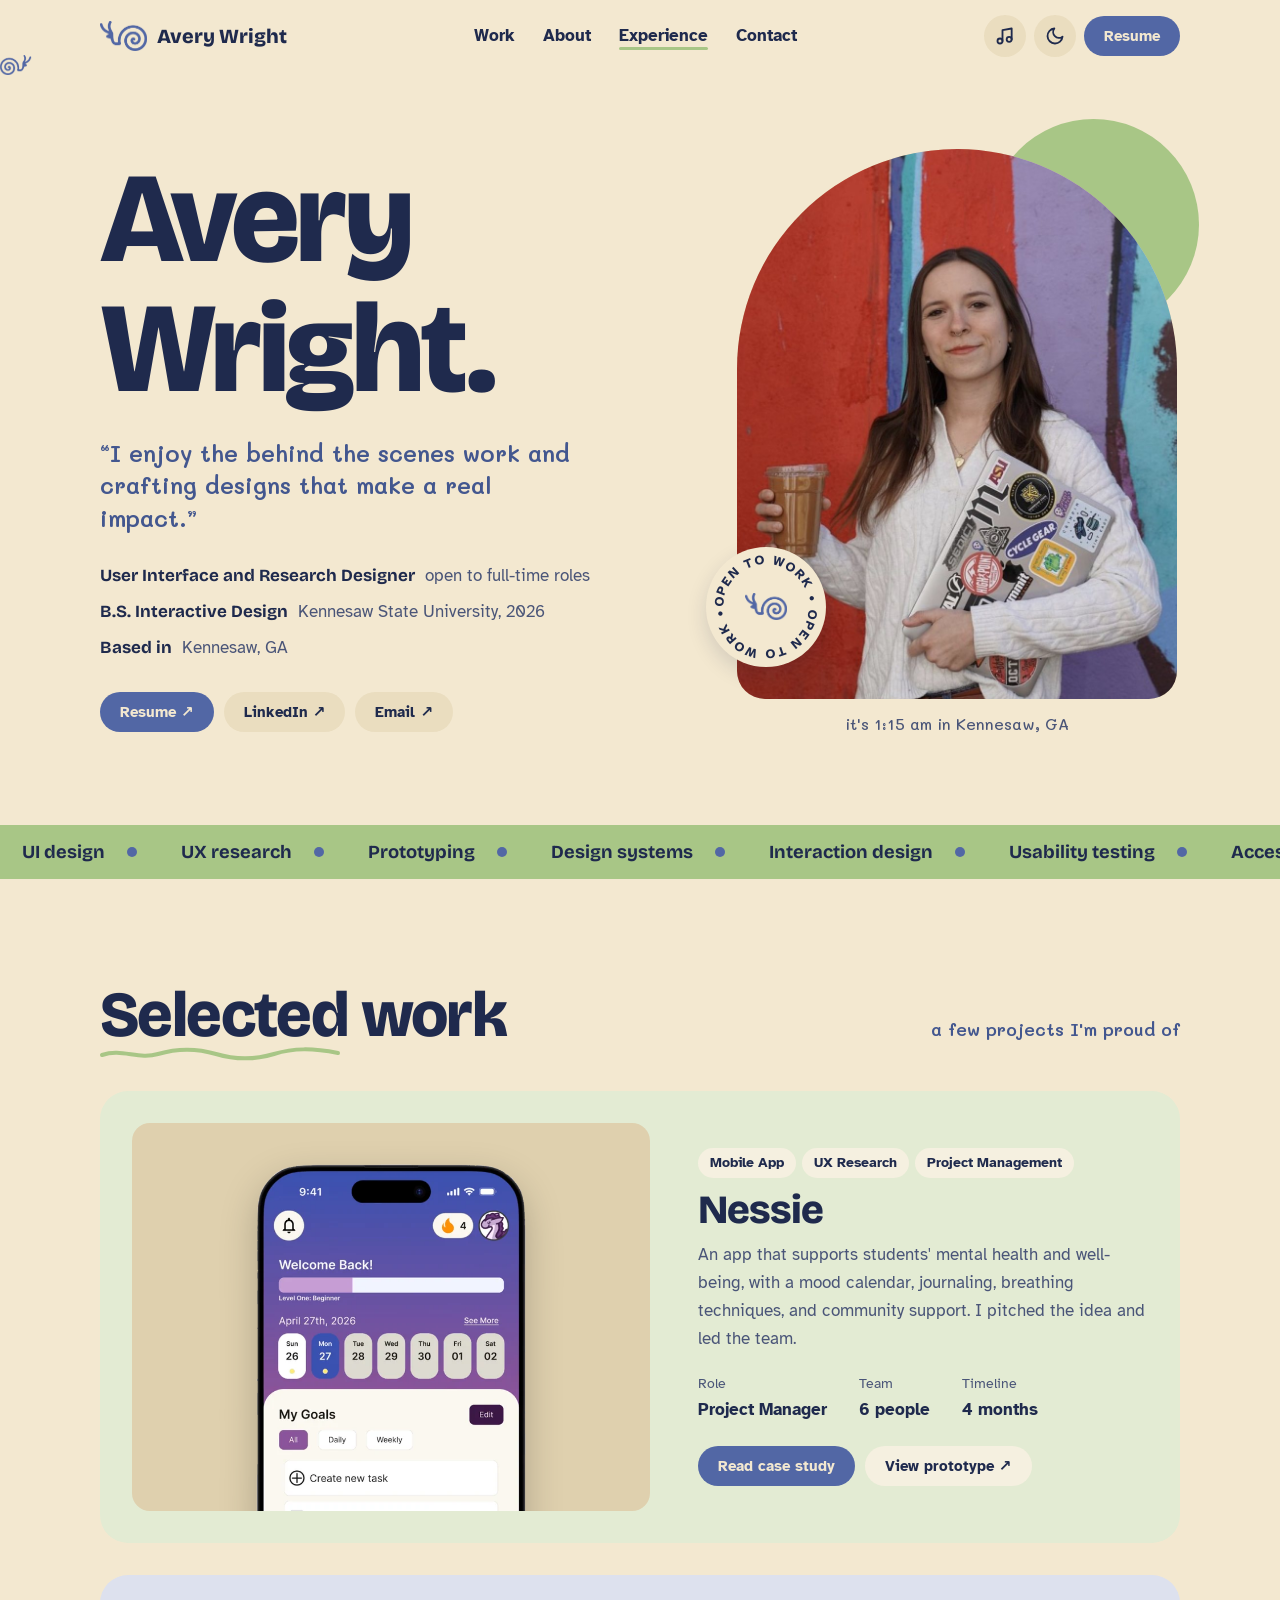
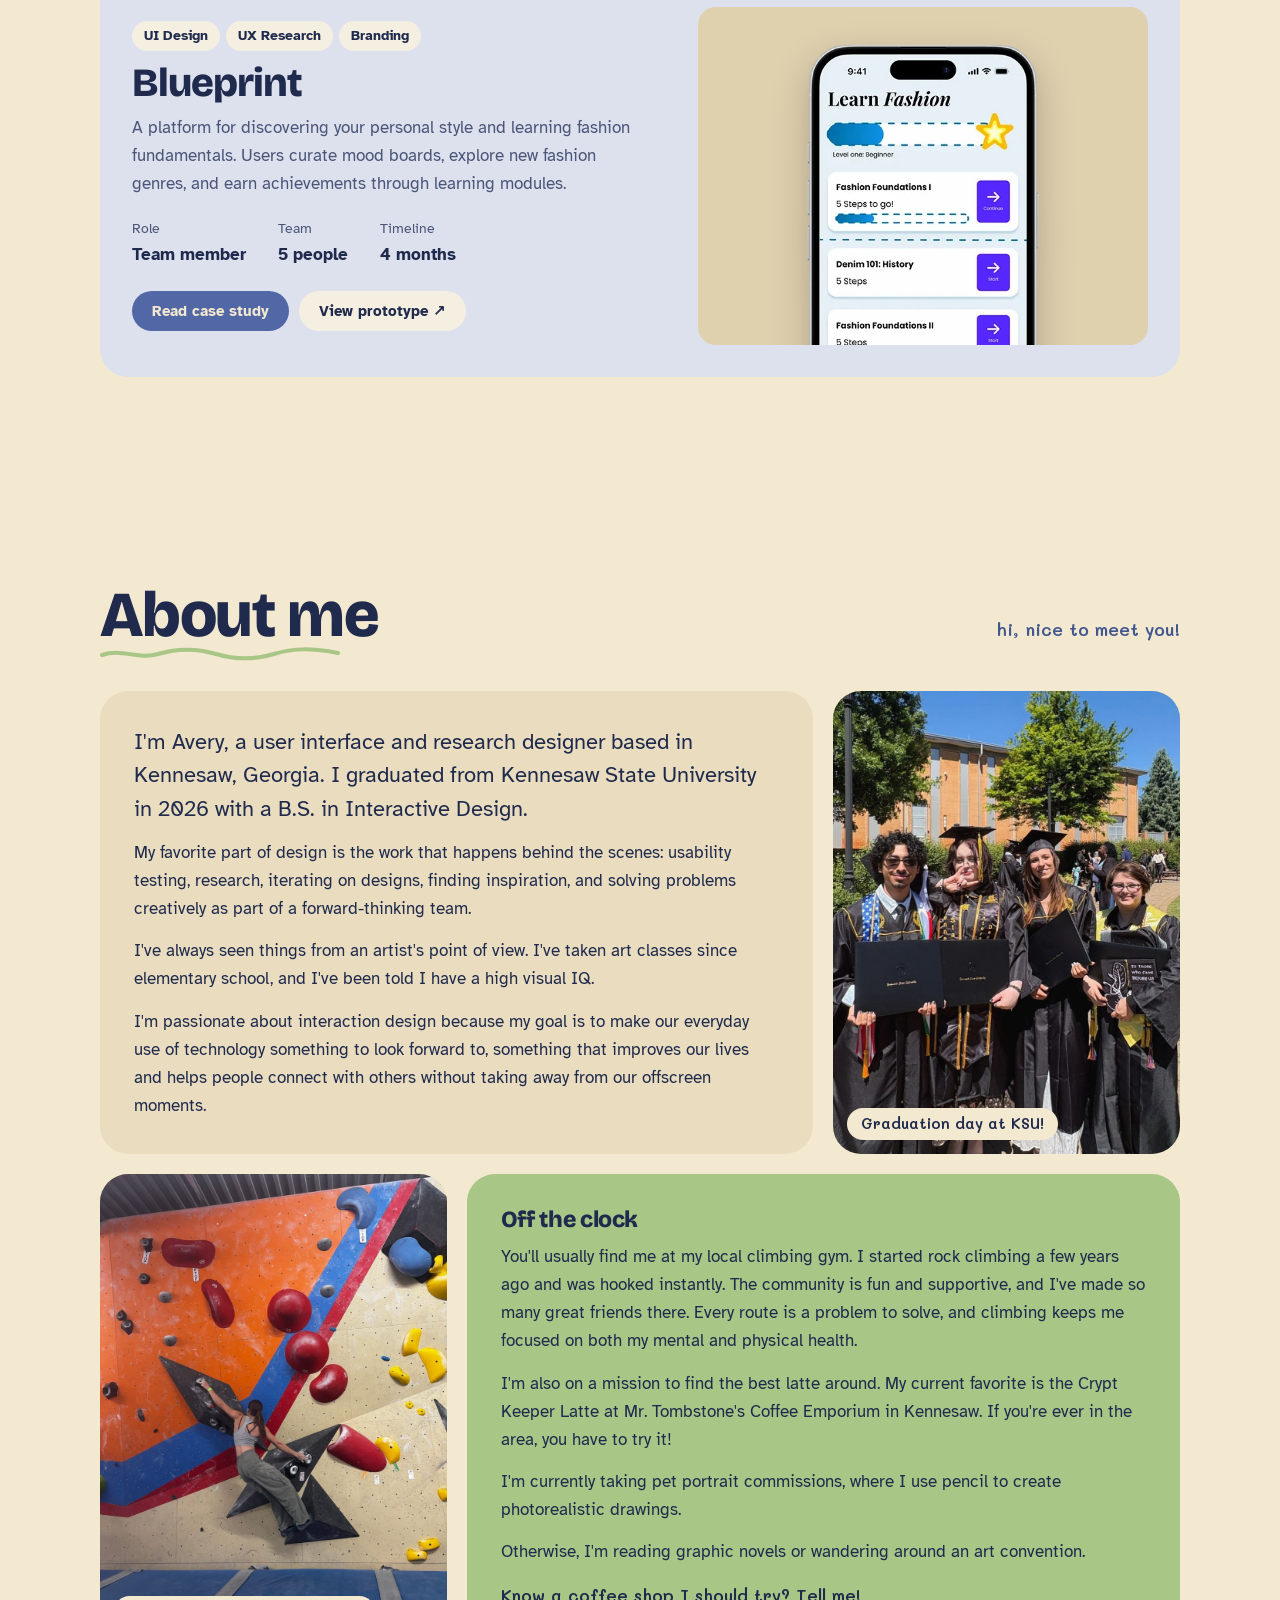
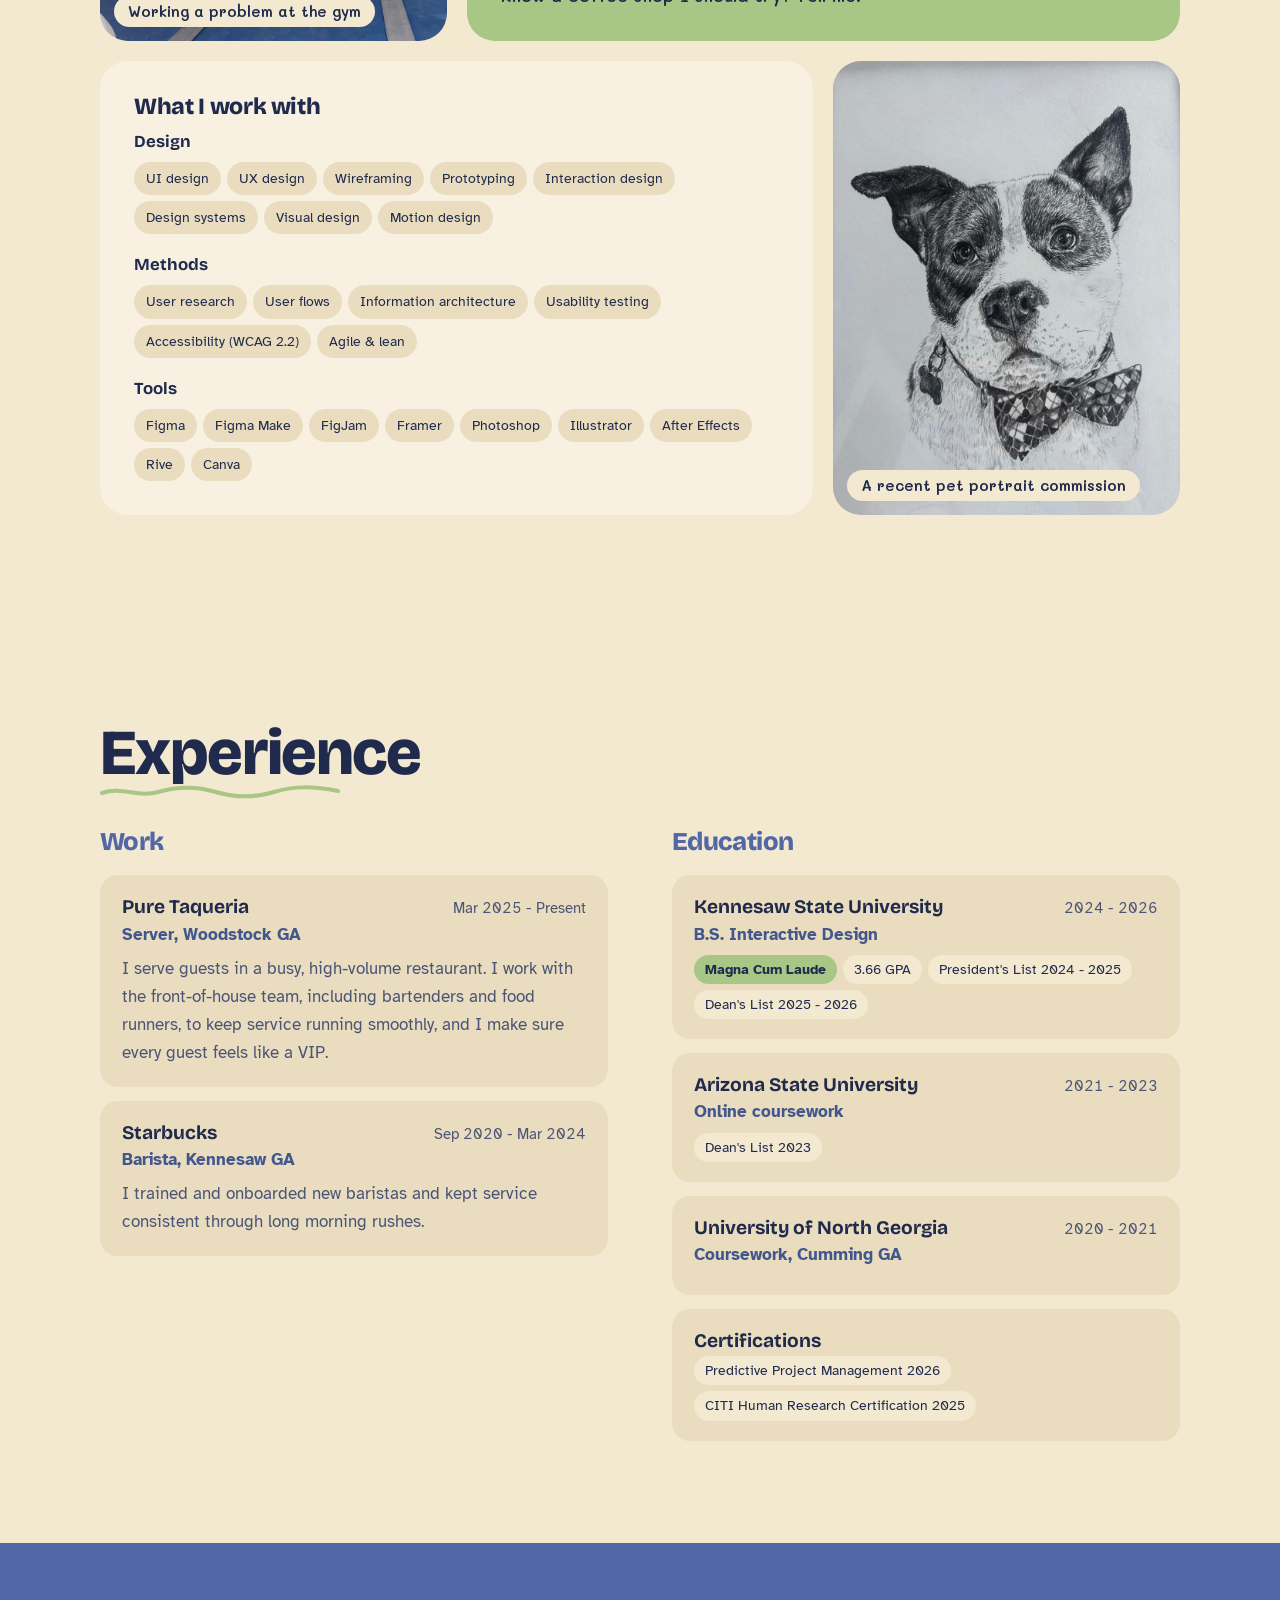
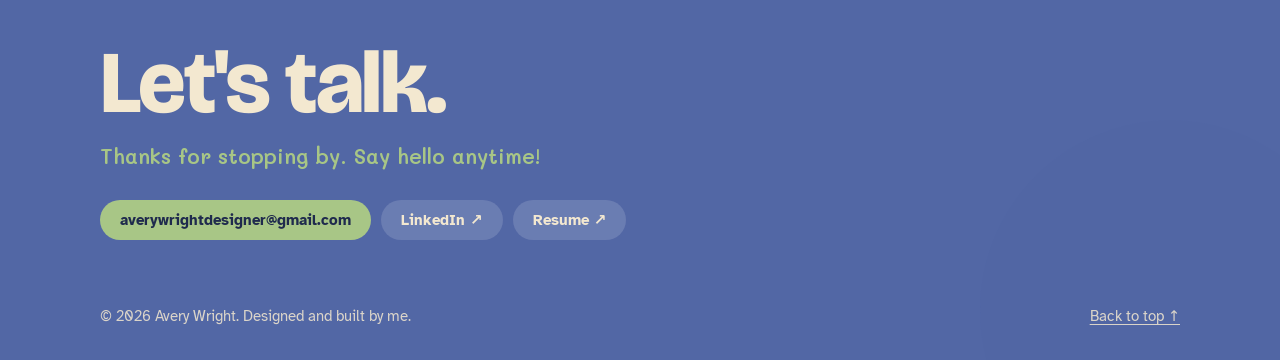
==== index.html @ 01b43c8c "Add snail scroll progress, squiggle underlines, open to work badge; switch to blueberry, matcha and " ====
<!doctype html>
<html lang="en">
<head>
  <meta charset="utf-8">
  <meta name="viewport" content="width=device-width, initial-scale=1">
  <title>Avery Wright | User Interface and Research Designer</title>
  <meta name="description" content="Portfolio of Avery Wright, user interface and research designer in Kennesaw, GA. B.S. Interactive Design, Kennesaw State University.">
  <link rel="icon" href="favicon-32.png" type="image/png" sizes="32x32">
  <link rel="icon" href="favicon-192.png" type="image/png" sizes="192x192">
  <link rel="apple-touch-icon" href="apple-touch-icon.png">

  <!-- Set day/night before the page paints, so there's no flash -->
  <script>
    (function () {
      var saved = null;
      try { saved = localStorage.getItem("theme"); } catch (e) {}
      var dark = saved ? saved === "dark" : window.matchMedia("(prefers-color-scheme: dark)").matches;
      document.documentElement.setAttribute("data-theme", dark ? "dark" : "light");
      document.documentElement.classList.add("js");
    })();
  </script>

  <!-- Fonts: Bricolage Grotesque (headings), Atkinson Hyperlegible (body), Mali (rounded handwritten notes) -->
  <link rel="preconnect" href="https://fonts.googleapis.com">
  <link rel="preconnect" href="https://fonts.gstatic.com" crossorigin>
  <link href="https://fonts.googleapis.com/css2?family=Atkinson+Hyperlegible:ital,wght@0,400;0,700;1,400&family=Bricolage+Grotesque:opsz,wght@12..96,500;12..96,700;12..96,800&family=Mali:wght@500;600;700&display=swap" rel="stylesheet">

  <link rel="stylesheet" href="styles.css">
</head>
<body>
  <a class="skip" href="#work">Skip to work</a>

  <!-- ===================== HEADER ===================== -->
  <header class="nav">
    <div class="wrap">
      <a class="logo" href="#top">
        <img class="logo-snail" src="images/snail.png" width="64" height="41" alt="">Avery Wright</a>
      <nav aria-label="Main">
        <ul>
          <li><a href="#work">Work</a></li>
          <li><a href="#about">About</a></li>
          <li><a href="#experience">Experience</a></li>
          <li><a href="#contact">Contact</a></li>
        </ul>
      </nav>
      <div class="nav-right">
        <button class="icon-btn" id="musicBtn" aria-pressed="false" aria-label="Play music" title="Play music">
          <svg class="i-note" viewBox="0 0 24 24" fill="none" stroke="currentColor" stroke-width="2.2" stroke-linecap="round" stroke-linejoin="round" aria-hidden="true"><path d="M9 18V5l11-2v13"/><circle cx="6" cy="18" r="3"/><circle cx="17" cy="16" r="3"/></svg>
          <span class="eq" aria-hidden="true"><i></i><i></i><i></i></span>
        </button>
        <button class="icon-btn" id="themeBtn" aria-label="Switch to night mode" title="Switch to night mode">
          <svg class="i-moon" viewBox="0 0 24 24" fill="none" stroke="currentColor" stroke-width="2.2" stroke-linecap="round" stroke-linejoin="round" aria-hidden="true"><path d="M21 12.8A9 9 0 1 1 11.2 3a7 7 0 0 0 9.8 9.8z"/></svg>
          <svg class="i-sun" viewBox="0 0 24 24" fill="none" stroke="currentColor" stroke-width="2.2" stroke-linecap="round" aria-hidden="true"><circle cx="12" cy="12" r="4.5"/><path d="M12 2v2M12 20v2M4.9 4.9l1.4 1.4M17.7 17.7l1.4 1.4M2 12h2M20 12h2M4.9 19.1l1.4-1.4M17.7 6.3l1.4-1.4"/></svg>
        </button>
        <a class="btn primary" href="resume.pdf" target="_blank" rel="noopener">Resume</a>
      </div>
    </div>
  </header>

  <main id="top">
    <!-- ===================== HERO ===================== -->
    <section class="hero" aria-label="Introduction">
      <div class="wrap">
        <div>
          <h1 data-reveal>Avery<br><span class="last">Wright.</span></h1>
          <p class="hand quote" data-reveal style="--d:.12s">“I enjoy the behind the scenes work and crafting designs that make a real impact.”</p>
          <ul class="facts" data-reveal style="--d:.2s">
            <li><b>User Interface and Research Designer</b><span>open to full-time roles</span></li>
            <li><b>B.S. Interactive Design</b><span>Kennesaw State University, 2026</span></li>
            <li><b>Based in</b><span>Kennesaw, GA</span></li>
          </ul>
          <div class="quick-links" data-reveal style="--d:.28s">
            <a class="btn primary" href="resume.pdf" target="_blank" rel="noopener">Resume ↗</a>
            <a class="btn" href="https://www.linkedin.com/in/avery-wright-5a2067278" target="_blank" rel="noopener">LinkedIn ↗</a>
            <a class="btn" href="mailto:averywrightdesigner@gmail.com">Email ↗</a>
          </div>
        </div>

        <figure class="portrait" data-reveal style="--d:.15s">
          <span class="orb" aria-hidden="true"></span>
          <span class="badge" role="img" aria-label="Open to work">
            <svg viewBox="0 0 120 120" aria-hidden="true"><defs><path id="ring" d="M60 60 m-43 0 a43 43 0 1 1 86 0 a43 43 0 1 1 -86 0"/></defs><text><textPath href="#ring" textLength="268" lengthAdjust="spacing">OPEN TO WORK • OPEN TO WORK • </textPath></text></svg>
            <img src="images/snail.png" alt="">
          </span>
          <div class="arch">
            <img src="images/avery.jpg" width="900" height="1125" alt="Avery Wright smiling in front of a colorful mural, holding an iced coffee and a sticker-covered laptop">
          </div>
          <figcaption>it's <span id="clock">--:--</span> in Kennesaw, GA</figcaption>
        </figure>
      </div>
    </section>

    <!-- ===================== SKILLS TICKER ===================== -->
    <div class="ticker" aria-label="Skills: UI design, UX research, prototyping, design systems, interaction design, usability testing, accessibility (WCAG 2.2), motion design">
      <div class="ticker-track" aria-hidden="true">
        <span>UI design</span><span>UX research</span><span>Prototyping</span><span>Design systems</span><span>Interaction design</span><span>Usability testing</span><span>Accessibility (WCAG 2.2)</span><span>Motion design</span>
        <span>UI design</span><span>UX research</span><span>Prototyping</span><span>Design systems</span><span>Interaction design</span><span>Usability testing</span><span>Accessibility (WCAG 2.2)</span><span>Motion design</span>
      </div>
    </div>

    <!-- ===================== WORK ===================== -->
    <section id="work" aria-labelledby="work-title">
      <div class="wrap">
        <div class="sec-head" data-reveal>
          <h2 id="work-title">Selected work</h2>
          <span class="hand">a few projects I'm proud of</span>
        </div>

        <div class="projects">
          <!-- To add a project, copy an <article> block. Color options: t-1 (terracotta), t-2 (olive), t-3 (sunflower) -->
          <article class="project t-1" data-reveal>
            <a class="thumb device" href="nessie.html" aria-label="Nessie case study">
              <img src="images/nessie-phone.webp" width="474" height="1000" loading="lazy" alt="Nessie app home screen with goals and a weekly calendar">
            </a>
            <div>
              <div class="tags"><span class="tag">Mobile App</span><span class="tag">UX Research</span><span class="tag">Project Management</span></div>
              <h3>Nessie</h3>
              <p class="blurb">An app that supports students' mental health and well-being, with a mood calendar, journaling, breathing techniques, and community support. I pitched the idea and led the team.</p>
              <dl class="meta">
                <div><dt>Role</dt><dd>Project Manager</dd></div>
                <div><dt>Team</dt><dd>6 people</dd></div>
                <div><dt>Timeline</dt><dd>4 months</dd></div>
              </dl>
              <div class="actions"><a class="btn primary" href="nessie.html">Read case study</a><a class="btn" href="https://www.figma.com/proto/eqawU6hHpJHPZ652iqBj4l/Nessie-Design-File?node-id=629-868&amp;p=f&amp;t=WWakb9CqW24Vn0Jy-1&amp;scaling=scale-down&amp;content-scaling=fixed&amp;page-id=1%3A4&amp;starting-point-node-id=629%3A868&amp;show-proto-sidebar=1" target="_blank" rel="noopener">View prototype ↗</a></div>
            </div>
          </article>

          <article class="project t-2" data-reveal>
            <a class="thumb device" href="blueprint.html" aria-label="Blueprint case study">
              <img src="images/blueprint-phone.webp" width="344" height="694" loading="lazy" alt="Blueprint's Learn Fashion screen with lesson cards and a progress bar">
            </a>
            <div>
              <div class="tags"><span class="tag">UI Design</span><span class="tag">UX Research</span><span class="tag">Branding</span></div>
              <h3>Blueprint</h3>
              <p class="blurb">A platform for discovering your personal style and learning fashion fundamentals. Users curate mood boards, explore new fashion genres, and earn achievements through learning modules.</p>
              <dl class="meta">
                <div><dt>Role</dt><dd>Team member</dd></div>
                <div><dt>Team</dt><dd>5 people</dd></div>
                <div><dt>Timeline</dt><dd>4 months</dd></div>
              </dl>
              <div class="actions"><a class="btn primary" href="blueprint.html">Read case study</a><a class="btn" href="https://www.figma.com/proto/asIPcxpDT8ZgyqwNdbcS0R/GRADED---Team-Yussuf---Design-File?node-id=611-2611&amp;p=f&amp;t=6YmvYq54oFZnmH8m-1&amp;scaling=scale-down&amp;content-scaling=fixed&amp;page-id=0%3A1&amp;starting-point-node-id=1547%3A3141" target="_blank" rel="noopener">View prototype ↗</a></div>
            </div>
          </article>
        </div>
      </div>
    </section>

    <!-- ===================== ABOUT ===================== -->
    <section id="about" aria-labelledby="about-title">
      <div class="wrap">
        <div class="sec-head" data-reveal>
          <h2 id="about-title">About me</h2>
          <span class="hand">hi, nice to meet you!</span>
        </div>

        <div class="bento">
          <div class="tile bio" data-reveal>
            <p>I'm Avery, a user interface and research designer based in Kennesaw, Georgia. I graduated from Kennesaw State University in 2026 with a B.S. in Interactive Design.</p>
            <p>My favorite part of design is the work that happens behind the scenes: usability testing, research, iterating on designs, finding inspiration, and solving problems creatively as part of a forward-thinking team.</p>
            <p>I've always seen things from an artist's point of view. I've taken art classes since elementary school, and I've been told I have a high visual IQ.</p>
            <p>I'm passionate about interaction design because my goal is to make our everyday use of technology something to look forward to, something that improves our lives and helps people connect with others without taking away from our offscreen moments.</p>
          </div>

          <figure class="shot grad" data-reveal style="--d:.1s">
            <img src="images/graduation.jpg" width="900" height="1199" loading="lazy" alt="Avery and three classmates in caps and gowns holding their diplomas at Kennesaw State University">
            <figcaption>Graduation day at KSU!</figcaption>
          </figure>

          <figure class="shot climb" data-reveal>
            <img src="images/climbing.jpg" width="900" height="1200" loading="lazy" alt="Avery bouldering on a colorful wall at her climbing gym">
            <figcaption>Working a problem at the gym</figcaption>
          </figure>

          <div class="tile fun" data-reveal style="--d:.1s">
            <h3>Off the clock</h3>
            <p>You'll usually find me at my local climbing gym. I started rock climbing a few years ago and was hooked instantly. The community is fun and supportive, and I've made so many great friends there. Every route is a problem to solve, and climbing keeps me focused on both my mental and physical health.</p>
            <p>I'm also on a mission to find the best latte around. My current favorite is the Crypt Keeper Latte at Mr. Tombstone's Coffee Emporium in Kennesaw. If you're ever in the area, you have to try it!</p>
            <p>I'm currently taking pet portrait commissions, where I use pencil to create photorealistic drawings.</p>
            <p>Otherwise, I'm reading graphic novels or wandering around an art convention.</p>
            <p class="hand">Know a coffee shop I should try? Tell me!</p>
          </div>

          <div class="tile skills" data-reveal>
            <h3>What I work with</h3>
            <div class="skill-groups">
              <div>
                <h4>Design</h4>
                <ul class="pills"><li>UI design</li><li>UX design</li><li>Wireframing</li><li>Prototyping</li><li>Interaction design</li><li>Design systems</li><li>Visual design</li><li>Motion design</li></ul>
              </div>
              <div>
                <h4>Methods</h4>
                <ul class="pills"><li>User research</li><li>User flows</li><li>Information architecture</li><li>Usability testing</li><li>Accessibility (WCAG 2.2)</li><li>Agile &amp; lean</li></ul>
              </div>
              <div>
                <h4>Tools</h4>
                <ul class="pills"><li>Figma</li><li>Figma Make</li><li>FigJam</li><li>Framer</li><li>Photoshop</li><li>Illustrator</li><li>After Effects</li><li>Rive</li><li>Canva</li></ul>
              </div>
            </div>
          </div>

          <figure class="shot pet" data-reveal style="--d:.1s">
            <img src="images/pet-portrait.jpg" width="900" height="1200" loading="lazy" alt="Avery's photorealistic pencil portrait of a black and white dog wearing an argyle bow tie">
            <figcaption>A recent pet portrait commission</figcaption>
          </figure>

        </div>
      </div>
    </section>

    <!-- ===================== EXPERIENCE & EDUCATION ===================== -->
    <section id="experience" aria-labelledby="exp-title">
      <div class="wrap">
        <div class="sec-head" data-reveal><h2 id="exp-title">Experience</h2></div>
        <div class="timeline">
          <div data-reveal>
            <h3>Work</h3>
            <ul class="entries">
              <li class="entry">
                <div class="top"><span class="org">Pure Taqueria</span><span class="when">Mar 2025 - Present</span></div>
                <div class="role">Server, Woodstock GA</div>
                <p>I serve guests in a busy, high-volume restaurant. I work with the front-of-house team, including bartenders and food runners, to keep service running smoothly, and I make sure every guest feels like a VIP.</p>
              </li>
              <li class="entry">
                <div class="top"><span class="org">Starbucks</span><span class="when">Sep 2020 - Mar 2024</span></div>
                <div class="role">Barista, Kennesaw GA</div>
                <p>I trained and onboarded new baristas and kept service consistent through long morning rushes.</p>
              </li>
            </ul>
          </div>
          <div data-reveal style="--d:.12s">
            <h3>Education</h3>
            <ul class="entries">
              <li class="entry">
                <div class="top"><span class="org">Kennesaw State University</span><span class="when">2024 - 2026</span></div>
                <div class="role">B.S. Interactive Design</div>
                <ul class="honors">
                  <li class="star">Magna Cum Laude</li>
                  <li>3.66 GPA</li>
                  <li>President's List 2024 - 2025</li>
                  <li>Dean's List 2025 - 2026</li>
                </ul>
              </li>
              <li class="entry">
                <div class="top"><span class="org">Arizona State University</span><span class="when">2021 - 2023</span></div>
                <div class="role">Online coursework</div>
                <ul class="honors"><li>Dean's List 2023</li></ul>
              </li>
              <li class="entry">
                <div class="top"><span class="org">University of North Georgia</span><span class="when">2020 - 2021</span></div>
                <div class="role">Coursework, Cumming GA</div>
              </li>
              <li class="entry">
                <div class="top"><span class="org">Certifications</span></div>
                <ul class="honors">
                  <li>Predictive Project Management 2026</li>
                  <li>CITI Human Research Certification 2025</li>
                </ul>
              </li>
            </ul>
          </div>

        </div>
      </div>
    </section>
  </main>

  <!-- ===================== CONTACT / FOOTER ===================== -->
  <footer id="contact">
    <div class="foot-sun" aria-hidden="true"></div>
    <div class="wrap">
      <h2 data-reveal>Let's talk.</h2>
      <p class="hand" data-reveal style="--d:.1s">Thanks for stopping by. Say hello anytime!</p>
      <div class="contact-links" data-reveal style="--d:.18s">
        <a class="btn primary" href="mailto:averywrightdesigner@gmail.com">averywrightdesigner@gmail.com</a>
        <a class="btn" href="https://www.linkedin.com/in/avery-wright-5a2067278" target="_blank" rel="noopener">LinkedIn ↗</a>
        <a class="btn" href="resume.pdf" target="_blank" rel="noopener">Resume ↗</a>
      </div>
      <div class="foot-bottom">
        <span>© <span id="year">2026</span> Avery Wright. Designed and built by me.</span>
        <a href="#top">Back to top ↑</a>
      </div>
    </div>
  </footer>

  <script src="main.js"></script>
</body>
</html>
---- styles.css ----
/* ============================================================
   COLOR TOKENS
   Blueberry, fresh matcha and cream. Day mode first, night mode
   below. Change a value once and it updates everywhere.
   ============================================================ */
:root {
  --bg:          #F3E8D0;  /* cream */
  --surface:     #EADDBF;  /* deeper cream panels */
  --surface-2:   #DFD0AE;
  --surface-3:   #F8F1E2;  /* light cream */
  --text:        #1F2A4D;  /* deep blueberry ink */
  --text-2:      #4A5578;
  --accent:      #5267A5;  /* blueberry buttons (cream text) */
  --accent-hov:  #43578F;
  --on-accent:   #F3E8D0;
  --accent-text: #43578F;
  --headline:    #5267A5;
  --hand:        #43578F;
  --orb:         #A8C686;  /* fresh matcha circle behind your photo */
  --tint-1: #E3EBD3;  --thumb-1: #DFD0AE;   /* pale matcha project */
  --tint-2: #DDE1EE;  --thumb-2: #DFD0AE;   /* pale blueberry project */
  --tint-3: #E3EBD3;  --thumb-3: #DFD0AE;
  --chip:        rgba(248, 241, 226, .9);
  --deep:        #5267A5;  /* footer */
  --deep-2:      #6A7DB5;
  --on-deep:     #F3E8D0;
  --nav-bg:      rgba(243, 232, 208, .9);
  --fun-bg:   #A8C686;
  --fun-text: #1F2A4D;
  --mock:        #F8F1E2;
}
:root[data-theme="dark"] {
  --bg:          #161C30;  /* night blueberry */
  --surface:     #212945;
  --surface-2:   #2C3558;
  --surface-3:   #1B2239;
  --text:        #F3E8D0;
  --text-2:      #C9C2B0;
  --accent:      #A8C686;  /* matcha buttons (dark text) */
  --accent-hov:  #BCD59F;
  --on-accent:   #161C30;
  --accent-text: #B7D195;
  --headline:    #A9B8E6;
  --hand:        #B7D195;
  --orb:         #A8C686;
  --tint-1: #232D2A;  --thumb-1: #2C3558;
  --tint-2: #222A47;  --thumb-2: #2C3558;
  --tint-3: #232D2A;  --thumb-3: #2C3558;
  --chip:        rgba(243, 232, 208, .1);
  --deep:        #212945;
  --deep-2:      #2C3558;
  --on-deep:     #F3E8D0;
  --nav-bg:      rgba(22, 28, 48, .9);
  --fun-bg:   #A8C686;
  --fun-text: #161C30;
  --mock:        #F3E8D0;
}

:root {
  --f-head: "Bricolage Grotesque", system-ui, sans-serif;
  --f-body: "Atkinson Hyperlegible", system-ui, sans-serif;
  --f-hand: "Mali", "Comic Sans MS", system-ui, sans-serif;
  --wrap: 1160px;
  --gutter: clamp(16px, 4vw, 40px);
  --r-lg: 28px;
  --r-md: 18px;
  --ease: cubic-bezier(.22, .8, .24, 1);
}

* { box-sizing: border-box; margin: 0; padding: 0; }
html { scroll-behavior: smooth; scroll-padding-top: 80px; }
body {
  background: var(--bg);
  color: var(--text);
  font: 400 1.0625rem/1.65 var(--f-body);
  -webkit-font-smoothing: antialiased;
  overflow-x: hidden;
  transition: background-color .5s var(--ease), color .5s var(--ease);
}
img, svg { display: block; max-width: 100%; }
a { color: var(--accent-text); text-underline-offset: 3px; }
:focus-visible { outline: 3px solid var(--headline); outline-offset: 3px; border-radius: 6px; }
::selection { background: #A8C686; color: #1F2A4D; }

.wrap { max-width: var(--wrap); margin: 0 auto; padding: 0 var(--gutter); }
.skip { position: absolute; left: -999px; }
.skip:focus { left: 16px; top: 16px; background: var(--surface); padding: 8px 12px; z-index: 99; }

h1, h2, h3 { font-family: var(--f-head); line-height: 1.02; letter-spacing: -0.025em; font-weight: 800; }
.hand { font-family: var(--f-hand); font-weight: 600; color: var(--hand); line-height: 1.4; }

/* Buttons: solid fills, no outlines */
.btn {
  display: inline-flex; align-items: center; gap: 8px; white-space: nowrap;
  font: 700 0.95rem var(--f-body);
  padding: 11px 20px; border-radius: 999px; border: 0;
  background: var(--surface); color: var(--text);
  text-decoration: none; cursor: pointer;
  transition: background-color .25s var(--ease), transform .25s var(--ease);
}
.btn:hover { background: var(--surface-2); transform: translateY(-2px); }
.btn.primary { background: var(--accent); color: var(--on-accent); }
.btn.primary:hover { background: var(--accent-hov); }

/* Round icon buttons in the header */
.icon-btn {
  width: 42px; height: 42px; border-radius: 50%; border: 0; cursor: pointer;
  display: grid; place-items: center;
  background: var(--surface); color: var(--text);
  transition: background-color .25s var(--ease), transform .25s var(--ease);
}
.icon-btn:hover { background: var(--surface-2); transform: translateY(-2px); }
.icon-btn svg { width: 20px; height: 20px; }
.icon-btn[aria-pressed="true"] { background: var(--accent); color: var(--on-accent); }

/* theme icon: moon by day, sun by night */
.i-sun { display: none; }
[data-theme="dark"] .i-sun { display: block; }
[data-theme="dark"] .i-moon { display: none; }

/* music icon: note when off, bouncing bars when on */
.eq { display: none; gap: 3px; align-items: end; height: 16px; }
.eq i { width: 3px; background: currentColor; border-radius: 2px; height: 40%; animation: eq 1s ease-in-out infinite; }
.eq i:nth-child(2) { animation-delay: -.4s; }
.eq i:nth-child(3) { animation-delay: -.7s; }
@keyframes eq { 0%, 100% { height: 30%; } 50% { height: 100%; } }
#musicBtn[aria-pressed="true"] .eq { display: flex; }
#musicBtn[aria-pressed="true"] .i-note { display: none; }

/* ============================================================
   NAV
   ============================================================ */
.nav {
  position: sticky; top: 0; z-index: 20;
  background: var(--nav-bg);
  -webkit-backdrop-filter: blur(12px); backdrop-filter: blur(12px);
  transition: background-color .5s var(--ease);
}
.nav .wrap { display: flex; align-items: center; justify-content: space-between; gap: 16px; height: 72px; }
.logo {
  font: 800 1.25rem var(--f-head); color: var(--text); text-decoration: none;
  display: flex; align-items: center; gap: 10px; white-space: nowrap;
}
.logo-snail { width: auto; height: 30px; flex: none; transition: transform .6s var(--ease); }
.logo:hover .logo-snail { transform: translateX(4px); }
.nav ul { display: flex; gap: 28px; list-style: none; }
.nav ul a { color: var(--text); text-decoration: none; font-weight: 700; position: relative; }
.nav ul a::after {
  content: ""; position: absolute; left: 0; right: 0; bottom: -4px; height: 3px; border-radius: 3px;
  background: #A8C686; transform: scaleX(0); transform-origin: left; transition: transform .3s var(--ease);
}
.nav ul a:hover::after, .nav ul a.active::after { transform: scaleX(1); }
.nav-right { display: flex; align-items: center; gap: 8px; }

/* ============================================================
   HERO
   ============================================================ */
.hero { padding: clamp(32px, 6vw, 80px) 0 clamp(48px, 7vw, 88px); }
.hero .wrap { display: grid; grid-template-columns: 1.25fr 1fr; gap: clamp(36px, 6vw, 88px); align-items: center; }
.hero h1 { font-size: clamp(3.6rem, 10.5vw, 8rem); }
.hero h1 .last { color: inherit; }
.hero .quote { font-size: clamp(1.15rem, 1.9vw, 1.45rem); margin: 22px 0 28px; max-width: 32ch; }
.facts { list-style: none; display: grid; gap: 8px; margin-bottom: 30px; }
.facts li { display: flex; flex-wrap: wrap; column-gap: 10px; align-items: baseline; }
.facts b { font-family: var(--f-head); font-weight: 700; white-space: nowrap; }
.facts span { color: var(--text-2); }
.quick-links { display: flex; flex-wrap: wrap; gap: 10px; }

/* Photo in an arch, with a sun (or moon) behind it */
.portrait { position: relative; isolation: isolate; max-width: 440px; justify-self: center; width: 100%; }
.portrait .orb {
  position: absolute; z-index: -1; width: 48%; aspect-ratio: 1; border-radius: 50%;
  top: -5%; right: -5%; background: var(--orb);
  transition: background-color .6s var(--ease);
}
.portrait .arch {
  aspect-ratio: 4 / 5; overflow: hidden;
  border-radius: 50% 50% var(--r-lg) var(--r-lg) / 40% 40% var(--r-lg) var(--r-lg);
  background: var(--surface-2);
}
.portrait img { width: 100%; height: 100%; object-fit: cover; object-position: 50% 45%; }
.portrait figcaption { font-family: var(--f-hand); font-weight: 500; font-size: 1rem; color: var(--text-2); padding: 12px 6px 0; text-align: center; }

/* ============================================================
   SKILLS TICKER
   ============================================================ */
.ticker { background: #A8C686; color: #1F2A4D; overflow: hidden; padding: 16px 0; transition: background-color .5s var(--ease); }
.ticker-track { display: flex; width: max-content; }
.ticker-track span { font: 700 1.15rem var(--f-head); padding: 0 22px; white-space: nowrap; display: flex; align-items: center; gap: 22px; }
.ticker-track span::after { content: ""; width: 10px; height: 10px; border-radius: 50%; background: #5267A5; }

/* ============================================================
   SECTIONS
   ============================================================ */
section { padding: clamp(56px, 8vw, 112px) 0; }
.sec-head { display: flex; align-items: baseline; justify-content: space-between; gap: 8px 20px; margin-bottom: clamp(28px, 4vw, 44px); flex-wrap: wrap; }
.sec-head h2 { font-size: clamp(2.4rem, 6vw, 4rem); }
.sec-head .hand { font-size: 1.1rem; }

/* ---------- Projects ---------- */
.projects { display: grid; gap: clamp(20px, 3vw, 32px); }
.project {
  display: grid; grid-template-columns: 1.15fr 1fr; gap: clamp(20px, 4vw, 48px);
  border-radius: var(--r-lg); padding: clamp(18px, 3vw, 32px); align-items: center;
  transition: background-color .5s var(--ease);
}
.project.t-1 { background: var(--tint-1); }
.project.t-2 { background: var(--tint-2); }
.project.t-3 { background: var(--tint-3); }
.project:nth-child(even) .thumb { order: 2; }

.thumb { aspect-ratio: 4 / 3; border-radius: var(--r-md); overflow: hidden; display: grid; place-items: center; }
.thumb img { width: 100%; height: 100%; object-fit: cover; }
.t-1 .thumb { background: var(--thumb-1); }
.t-2 .thumb { background: var(--thumb-2); }
.t-3 .thumb { background: var(--thumb-3); }

/* Placeholder screens. Delete each .mock once you add a real image. */
.mock { background: var(--mock); border-radius: 14px; padding: 14px; display: grid; gap: 9px; }
.mock i { display: block; height: 10px; border-radius: 6px; background: #DFD0AE; }
.mock i.h { width: 50%; height: 14px; background: #1F2A4D; }
.mock i.btnbar { width: 45%; height: 24px; background: #A8C686; border-radius: 999px; }
.mock.phone { width: 34%; aspect-ratio: 9 / 17; align-content: start; border-radius: 22px; }
.mock.phone i.img { height: 40%; min-height: 60px; border-radius: 10px; }
.mock.desk { width: 76%; }
.mock.desk .row { display: grid; grid-template-columns: repeat(3, 1fr); gap: 8px; }
.mock.desk .row i { height: 46px; }
.mock.cards { width: 70%; background: transparent; padding: 0; grid-template-columns: 1fr 1fr; gap: 12px; }
.mock.cards b { display: grid; gap: 8px; align-content: start; background: var(--mock); border-radius: 14px; padding: 12px; min-height: 120px; }
.mock.cards b:first-child { transform: rotate(-4deg); }
.mock.cards b:last-child { transform: rotate(3deg) translateY(10px); }
.mock.cards b i:first-child { height: 46px; background: #5267A5; }

.tags { display: flex; flex-wrap: wrap; gap: 6px; margin-bottom: 12px; }
.tag { font-size: 0.85rem; font-weight: 700; padding: 4px 12px; border-radius: 999px; background: var(--chip); }
.project h3 { font-size: clamp(1.8rem, 3.4vw, 2.5rem); margin-bottom: 10px; }
.project .blurb { color: var(--text-2); margin-bottom: 20px; max-width: 52ch; }
.meta { display: flex; flex-wrap: wrap; gap: 6px 32px; margin-bottom: 22px; }
.meta dt { font-size: 0.85rem; color: var(--text-2); }
.meta dd { font-weight: 700; }
.actions { display: flex; flex-wrap: wrap; gap: 10px; align-items: center; }
.project .btn:not(.primary) { background: var(--chip); }
.project .btn:not(.primary):hover { background: var(--bg); }
.soon { font-family: var(--f-hand); font-weight: 600; font-size: 1.05rem; color: var(--hand); }

/* ---------- About ---------- */
.bento {
  display: grid; gap: clamp(14px, 2vw, 20px);
  grid-template-columns: repeat(6, 1fr);
  grid-template-areas:
    "bio    bio    bio    bio    grad   grad"
    "climb  climb  fun    fun    fun    fun"
    "skills skills skills skills pet    pet";
}
.tile { border-radius: var(--r-lg); padding: clamp(22px, 3vw, 34px); transition: background-color .5s var(--ease); }
.tile h3 { font-size: 1.45rem; margin-bottom: 12px; letter-spacing: -0.015em; }
.tile p { max-width: 62ch; }
.tile p + p { margin-top: 14px; }

.bio    { grid-area: bio; background: var(--surface); }
.bio p:first-of-type { font-size: clamp(1.15rem, 1.8vw, 1.35rem); line-height: 1.55; }
.shot { position: relative; margin: 0; border-radius: var(--r-lg); overflow: hidden; min-height: 340px; background: var(--surface-2); }
.shot img { position: absolute; inset: 0; width: 100%; height: 100%; object-fit: cover; }
.shot figcaption {
  position: absolute; left: 14px; bottom: 14px; right: 14px; width: fit-content;
  font-family: var(--f-hand); font-weight: 600; font-size: 0.95rem; line-height: 1.3;
  padding: 6px 14px; border-radius: 999px; background: var(--bg); color: var(--text);
}
.grad  { grid-area: grad; }
.grad img { object-position: 55% 50%; }
.climb { grid-area: climb; }
.climb img { object-position: 45% 55%; }
.pet   { grid-area: pet; }
.pet img { object-position: 50% 40%; }
.skills { grid-area: skills; background: var(--surface-3); }
.fun { grid-area: fun; background: var(--fun-bg); color: var(--fun-text); display: flex; flex-direction: column; }
.fun .hand { color: var(--fun-text); font-size: 1.05rem; margin-top: auto; padding-top: 18px; }

.plain { list-style: none; display: grid; gap: 10px; }
.plain li span { display: block; font-size: 0.9rem; opacity: .8; }
.skill-groups { display: grid; gap: 20px; }
.skill-groups h4 { font: 700 1.05rem var(--f-head); margin-bottom: 10px; }
.pills { display: flex; flex-wrap: wrap; gap: 6px; list-style: none; }
.pills li { font-size: 0.88rem; padding: 5px 12px; border-radius: 999px; background: var(--surface); white-space: nowrap; }

/* ---------- Experience & education ---------- */
.timeline { display: grid; grid-template-columns: 1fr 1fr; gap: clamp(28px, 5vw, 72px); }
.timeline h3 { font-size: 1.6rem; margin-bottom: 20px; color: var(--headline); }
.entries { list-style: none; display: grid; gap: 14px; }
.entry { background: var(--surface); border-radius: var(--r-md); padding: 20px 22px; transition: background-color .5s var(--ease); }
.entry .top { display: flex; justify-content: space-between; flex-wrap: wrap; gap: 4px 16px; align-items: baseline; }
.entry .org { font: 700 1.2rem var(--f-head); }
.entry .when { color: var(--text-2); font-size: 0.92rem; font-variant-numeric: tabular-nums; white-space: nowrap; }
.entry .role { color: var(--accent-text); font-weight: 700; margin-bottom: 6px; }
.entry p, .entry li { color: var(--text-2); }
.entry ul.honors { list-style: none; display: flex; flex-wrap: wrap; gap: 6px; margin-top: 4px; }
.entry ul.honors li { font-size: 0.88rem; padding: 3px 11px; border-radius: 999px; background: var(--bg); color: var(--text); }
.entry ul.honors li.star { background: #A8C686; color: #1F2A4D; font-weight: 700; }

/* ---------- Footer ---------- */
footer { background: var(--deep); color: var(--on-deep); padding: clamp(56px, 8vw, 96px) 0 32px; overflow: hidden; position: relative; transition: background-color .5s var(--ease); }
footer .wrap { position: relative; z-index: 1; }
footer h2 { font-size: clamp(2.8rem, 8vw, 5.5rem); color: var(--on-deep); margin-bottom: 12px; }
footer .hand { color: #A8C686; font-size: clamp(1.1rem, 1.8vw, 1.3rem); }
footer a { color: var(--on-deep); }
.contact-links { display: flex; flex-wrap: wrap; gap: 10px; margin: 30px 0 64px; }
footer .btn { background: rgba(255, 255, 255, .14); color: var(--on-deep); }
footer .btn:hover { background: #A8C686; color: #1F2A4D; }
footer .btn.primary { background: #A8C686; color: #1F2A4D; }
footer .btn.primary:hover { background: #BCD59F; }
.foot-sun { position: absolute; right: -80px; bottom: -140px; width: 380px; height: 380px; border-radius: 50%; background: #5267A5; opacity: .85; }
.foot-bottom { display: flex; justify-content: space-between; flex-wrap: wrap; gap: 12px; font-size: 0.92rem; opacity: .85; }

/* ============================================================
   MOTION: reveals on scroll. All of it turns off for people
   who set "reduce motion" on their device.
   ============================================================ */
.js [data-reveal] {
  opacity: 0; transform: translateY(28px);
  transition: opacity .8s var(--ease), transform .8s var(--ease);
  transition-delay: var(--d, 0s);
}
.js [data-reveal].in { opacity: 1; transform: none; }
.ticker-track { animation: slide 38s linear infinite; }
@keyframes slide { to { transform: translateX(-50%); } }
.js .portrait.in .orb { animation: rise 1.4s var(--ease) .25s both; }
@keyframes rise { from { transform: translateY(60%) scale(.85); opacity: 0; } to { transform: none; opacity: 1; } }

@media (prefers-reduced-motion: reduce) {
  html { scroll-behavior: auto; }
  .js [data-reveal] { opacity: 1; transform: none; transition: none; }
  .ticker-track, .js .portrait.in .orb, .eq i { animation: none; }
  .btn:hover, .icon-btn:hover { transform: none; }
}

/* ============================================================
   GREEN CURSOR
   Normal arrow and pointing-hand shapes, in fern green.
   Only applies to mouse/trackpad users.
   ============================================================ */
@media (hover: hover) and (pointer: fine) {
  html, body { cursor: url("data:image/svg+xml,%3Csvg xmlns=%22http://www.w3.org/2000/svg%22 width=%2228%22 height=%2228%22 viewBox=%220 0 24 24%22%3E%3Cpath d=%22M4 2.5v16.2l4.1-3.9 2.9 6.6 2.7-1.2-2.9-6.5h5.8z%22 fill=%22%235267A5%22 stroke=%22%23F3E8D0%22 stroke-width=%221.6%22 stroke-linejoin=%22round%22/%3E%3Cpath d=%22M4 2.5v16.2l4.1-3.9 2.9 6.6 2.7-1.2-2.9-6.5h5.8z%22 fill=%22none%22 stroke=%22%231F2A4D%22 stroke-width=%22.7%22 stroke-linejoin=%22round%22/%3E%3C/svg%3E") 5 3, auto; }
  a, button, [role="button"], label, summary, select { cursor: url("data:image/svg+xml,%3Csvg xmlns=%22http://www.w3.org/2000/svg%22 width=%2228%22 height=%2228%22 viewBox=%220 0 24 24%22%3E%3Cpath d=%22M9.6 2.2c-1.1 0-1.9.9-1.9 1.9v8.6l-1.2-1.2c-.8-.8-2-.8-2.7 0-.8.7-.8 1.9 0 2.7l4.4 4.9c1.2 1.4 2.6 2.4 4.6 2.4h2.4c3 0 5.4-2.4 5.4-5.4v-4.6c0-1-.8-1.8-1.8-1.8-.4 0-.8.1-1.1.4-.2-.8-1-1.4-1.8-1.4-.5 0-.9.2-1.2.5-.3-.7-1-1.2-1.8-1.2-.3 0-.5.1-.8.2V4.1c0-1-.8-1.9-1.9-1.9z%22 fill=%22%235267A5%22 stroke=%22%23F3E8D0%22 stroke-width=%221.6%22 stroke-linejoin=%22round%22/%3E%3Cpath d=%22M9.6 2.2c-1.1 0-1.9.9-1.9 1.9v8.6l-1.2-1.2c-.8-.8-2-.8-2.7 0-.8.7-.8 1.9 0 2.7l4.4 4.9c1.2 1.4 2.6 2.4 4.6 2.4h2.4c3 0 5.4-2.4 5.4-5.4v-4.6c0-1-.8-1.8-1.8-1.8-.4 0-.8.1-1.1.4-.2-.8-1-1.4-1.8-1.4-.5 0-.9.2-1.2.5-.3-.7-1-1.2-1.8-1.2-.3 0-.5.1-.8.2V4.1c0-1-.8-1.9-1.9-1.9z M11.5 9.9v4.4M14.5 10.3v4M17.5 11.7v2.8%22 fill=%22none%22 stroke=%22%231F2A4D%22 stroke-width=%22.8%22 stroke-linecap=%22round%22 stroke-linejoin=%22round%22/%3E%3C/svg%3E") 11 3, pointer; }
}

/* ============================================================
   RESPONSIVE
   ============================================================ */
@media (max-width: 960px) {
  .bento { grid-template-columns: 1fr 1fr; grid-template-areas: "bio bio" "grad climb" "fun fun" "skills pet"; }
  .grad, .climb { aspect-ratio: 3 / 4; }
}
@media (max-width: 860px) {
  .hero .wrap, .project, .timeline { grid-template-columns: 1fr; }
  .project:nth-child(even) .thumb { order: 0; }
  .portrait { max-width: 380px; }
  .nav ul { gap: 20px; }
}
@media (max-width: 760px) {
  .nav ul { display: none; }
}
@media (max-width: 600px) {
  .bento { grid-template-columns: 1fr; grid-template-areas: "bio" "grad" "fun" "climb" "skills" "pet"; }
  .shot { aspect-ratio: 4 / 5; min-height: 0; }
  .btn { padding: 10px 16px; }
  .nav .btn { padding: 9px 14px; font-size: 0.875rem; }
  .icon-btn { width: 38px; height: 38px; }
  .logo { font-size: 1.1rem; gap: 8px; }
  .logo-snail { height: 26px; }
  .portrait { max-width: 320px; }
}
@media (max-width: 400px) {
  .logo { font-size: 1rem; gap: 6px; }
  .logo-snail { height: 22px; }
  .nav-right { gap: 6px; }
  .nav .btn { padding: 8px 12px; }
}

/* ============================================================
   CASE STUDY PAGES
   ============================================================ */
.cs-hero { padding: clamp(24px, 4vw, 48px) 0 clamp(28px, 4vw, 48px); }
.back { display: inline-flex; align-items: center; gap: 6px; font-weight: 700; color: var(--text-2); text-decoration: none; margin-bottom: clamp(20px, 3vw, 32px); }
.back:hover { color: var(--accent-text); }
.cs-hero .tags { margin-bottom: 16px; }
.cs-hero .tag { background: var(--surface); }
.cs-hero h1 { font-size: clamp(3.2rem, 9vw, 6.5rem); }
.cs-lede { font-size: clamp(1.15rem, 2vw, 1.45rem); line-height: 1.5; max-width: 44ch; color: var(--text-2); margin-top: 18px; }

.cs-cover {
  margin-top: clamp(28px, 4vw, 44px); border-radius: var(--r-lg); overflow: hidden;
  aspect-ratio: 16 / 8; display: grid; place-items: center; background: var(--thumb-1);
}
.cs-cover.t-2 { background: var(--thumb-2); }
.cs-cover img { width: 100%; height: 100%; object-fit: cover; }
.cs-cover .mock.phone { width: 16%; min-width: 110px; }
.cs-cover .mock.desk { width: 52%; }

.cs-facts {
  display: grid; grid-template-columns: repeat(4, 1fr); gap: 20px 28px;
  background: var(--surface); border-radius: var(--r-lg); padding: clamp(22px, 3vw, 32px);
  margin-top: clamp(16px, 2vw, 20px); transition: background-color .5s var(--ease);
}
.cs-facts dt { font-size: 0.85rem; color: var(--text-2); margin-bottom: 4px; }
.cs-facts dd { font-weight: 700; }
.cs-facts .team { grid-column: 1 / -1; }
.cs-facts .team ul { list-style: none; display: flex; flex-wrap: wrap; gap: 6px; }
.cs-facts .team li { font-weight: 400; padding: 4px 12px; border-radius: 999px; background: var(--bg); white-space: nowrap; }
.cs-facts .team li b { font-weight: 700; }

.cs-body { padding: clamp(24px, 4vw, 48px) 0 clamp(56px, 8vw, 96px); }
.cs-sec {
  display: grid; grid-template-columns: minmax(180px, 1fr) 2.4fr; gap: clamp(16px, 4vw, 64px);
  padding: clamp(32px, 5vw, 56px) 0;
}
.cs-sec + .cs-sec { box-shadow: 0 -1px 0 var(--surface); }
.cs-sec > h2 { font-size: clamp(1.7rem, 3vw, 2.3rem); color: var(--headline); align-self: start; position: sticky; top: 96px; }
.cs-sec p { max-width: 64ch; }
.cs-sec p + p { margin-top: 16px; }
.cs-sec .big { font-size: clamp(1.15rem, 1.8vw, 1.35rem); line-height: 1.55; }

.chips { display: flex; flex-wrap: wrap; gap: 8px; list-style: none; margin-top: 20px; }
.chips li { padding: 8px 16px; border-radius: 999px; background: var(--tint-3); font-weight: 700; font-size: 0.95rem; }

.contrib { display: grid; grid-template-columns: repeat(2, 1fr); gap: 14px; margin-top: 22px; }
.contrib div { background: var(--surface); border-radius: var(--r-md); padding: 20px 22px; transition: background-color .5s var(--ease); }
.contrib div.wide { grid-column: 1 / -1; }
.contrib h3 { font-size: 1.15rem; margin-bottom: 6px; letter-spacing: -0.01em; }
.contrib p { color: var(--text-2); }

.stat { display: flex; align-items: center; gap: 18px; margin-top: 22px; background: var(--tint-1); border-radius: var(--r-md); padding: 18px 22px; transition: background-color .5s var(--ease); }
.stat b { font: 800 clamp(2.4rem, 5vw, 3.2rem)/1 var(--f-head); color: var(--headline); }
.steps { list-style: none; display: grid; gap: 10px; margin-top: 20px; counter-reset: s; }
.steps li { counter-increment: s; display: flex; gap: 14px; align-items: baseline; background: var(--surface); border-radius: var(--r-md); padding: 14px 18px; }
.steps li::before { content: counter(s); font: 800 1.1rem var(--f-head); color: var(--headline); }

.lesson { margin-top: 22px; background: var(--fun-bg); color: var(--fun-text); border-radius: var(--r-md); padding: 18px 22px; }
.lesson .hand { color: var(--fun-text); font-size: 1.1rem; }

.next-proj {
  display: grid; grid-template-columns: 1fr auto; align-items: center; gap: 20px;
  background: var(--deep); color: var(--on-deep); border-radius: var(--r-lg);
  padding: clamp(24px, 4vw, 40px); text-decoration: none; margin-top: clamp(24px, 4vw, 40px);
  transition: background-color .3s var(--ease), transform .3s var(--ease);
}
.next-proj:hover { transform: translateY(-3px); background: var(--deep-2); }
.next-proj small { display: block; font-family: var(--f-hand); font-size: 1.05rem; color: #A8C686; }
.next-proj strong { font: 800 clamp(2rem, 5vw, 3.2rem)/1.05 var(--f-head); letter-spacing: -0.02em; }
.next-proj .arrow { width: 56px; height: 56px; border-radius: 50%; background: #A8C686; color: #1F2A4D; display: grid; place-items: center; font-size: 1.5rem; font-weight: 800; }

@media (max-width: 860px) {
  .cs-facts { grid-template-columns: 1fr 1fr; }
  .cs-sec { grid-template-columns: 1fr; }
  .cs-sec > h2 { position: static; }
  .cs-cover { aspect-ratio: 4 / 3; }
}
@media (max-width: 560px) {
  .contrib { grid-template-columns: 1fr; }
  .cs-cover .mock.phone { width: 30%; }
  .cs-cover .mock.desk { width: 76%; }
}

/* ---------- Case study images ---------- */
.cs-cover.device { display: block; aspect-ratio: auto; padding: clamp(18px, 4vw, 44px); background: var(--surface-2); }
.cs-cover.device img { display: block; width: 100%; max-width: 940px; height: auto; margin: 0 auto; filter: drop-shadow(0 18px 22px rgba(0, 0, 0, .22)); }
/* phone "peeking" up from the bottom of a project card */
.thumb.device { display: flex; justify-content: center; align-items: flex-start; padding-top: 8%; background: var(--surface-2); }
.thumb.device img { width: 52%; height: auto; flex: none; filter: drop-shadow(0 14px 18px rgba(0, 0, 0, .22)); transition: transform .5s var(--ease); }
.project:hover .thumb.device img { transform: translateY(-6px); }

.cs-fig { margin: 24px 0 0; }
.cs-fig .frame { border-radius: var(--r-lg); overflow: hidden; background: var(--surface); transition: background-color .5s var(--ease); }
.cs-fig img { display: block; width: 100%; height: auto; }
.cs-fig.device .frame { padding: clamp(18px, 4vw, 40px); }
.cs-fig.device img { filter: drop-shadow(0 16px 20px rgba(0, 0, 0, .2)); }
.cs-fig figcaption { font-family: var(--f-hand); font-weight: 600; font-size: 0.95rem; color: var(--text-2); margin-top: 10px; }
.cs-actions { display: flex; flex-wrap: wrap; gap: 10px; margin-top: 22px; }

/* ============================================================
   SNAIL SCROLL PROGRESS, SQUIGGLES, OPEN TO WORK BADGE
   ============================================================ */
.progress { position: absolute; left: 0; right: 0; bottom: -2px; height: 3px; pointer-events: none; }
.progress .bar { height: 100%; background: var(--accent); transform-origin: left; transform: scaleX(var(--p, 0)); }
.progress img { position: absolute; bottom: -1px; left: calc(var(--p, 0) * (100% - 34px)); height: 20px; transform: scaleX(-1); }

.sec-head h2 { position: relative; }
.squig { position: absolute; left: 0; bottom: -14px; width: min(100%, 240px); height: 14px; overflow: visible; }
.squig path { fill: none; stroke: var(--orb); stroke-width: 4; stroke-linecap: round; stroke-dasharray: 260; stroke-dashoffset: 260; transition: stroke-dashoffset 1.1s var(--ease) .25s; }
.in .squig path, .no-io .squig path { stroke-dashoffset: 0; }

.badge { position: absolute; z-index: 2; left: -7%; bottom: 12%; width: 120px; height: 120px; border-radius: 50%;
  background: var(--bg); box-shadow: 0 8px 20px rgba(31, 42, 77, .15); display: grid; place-items: center; }
.badge svg { position: absolute; inset: 0; width: 100%; height: 100%; animation: spin 18s linear infinite; }
.badge text { font: 700 13px var(--f-body); letter-spacing: .1em; fill: var(--text); }
.badge img { width: 42px; height: auto; }
@keyframes spin { to { transform: rotate(360deg); } }

@media (max-width: 860px) { .badge { width: 100px; height: 100px; left: -3%; } .badge img { width: 34px; } }
@media (prefers-reduced-motion: reduce) {
  .badge svg { animation: none; }
  .squig path { transition: none; stroke-dashoffset: 0; }
}
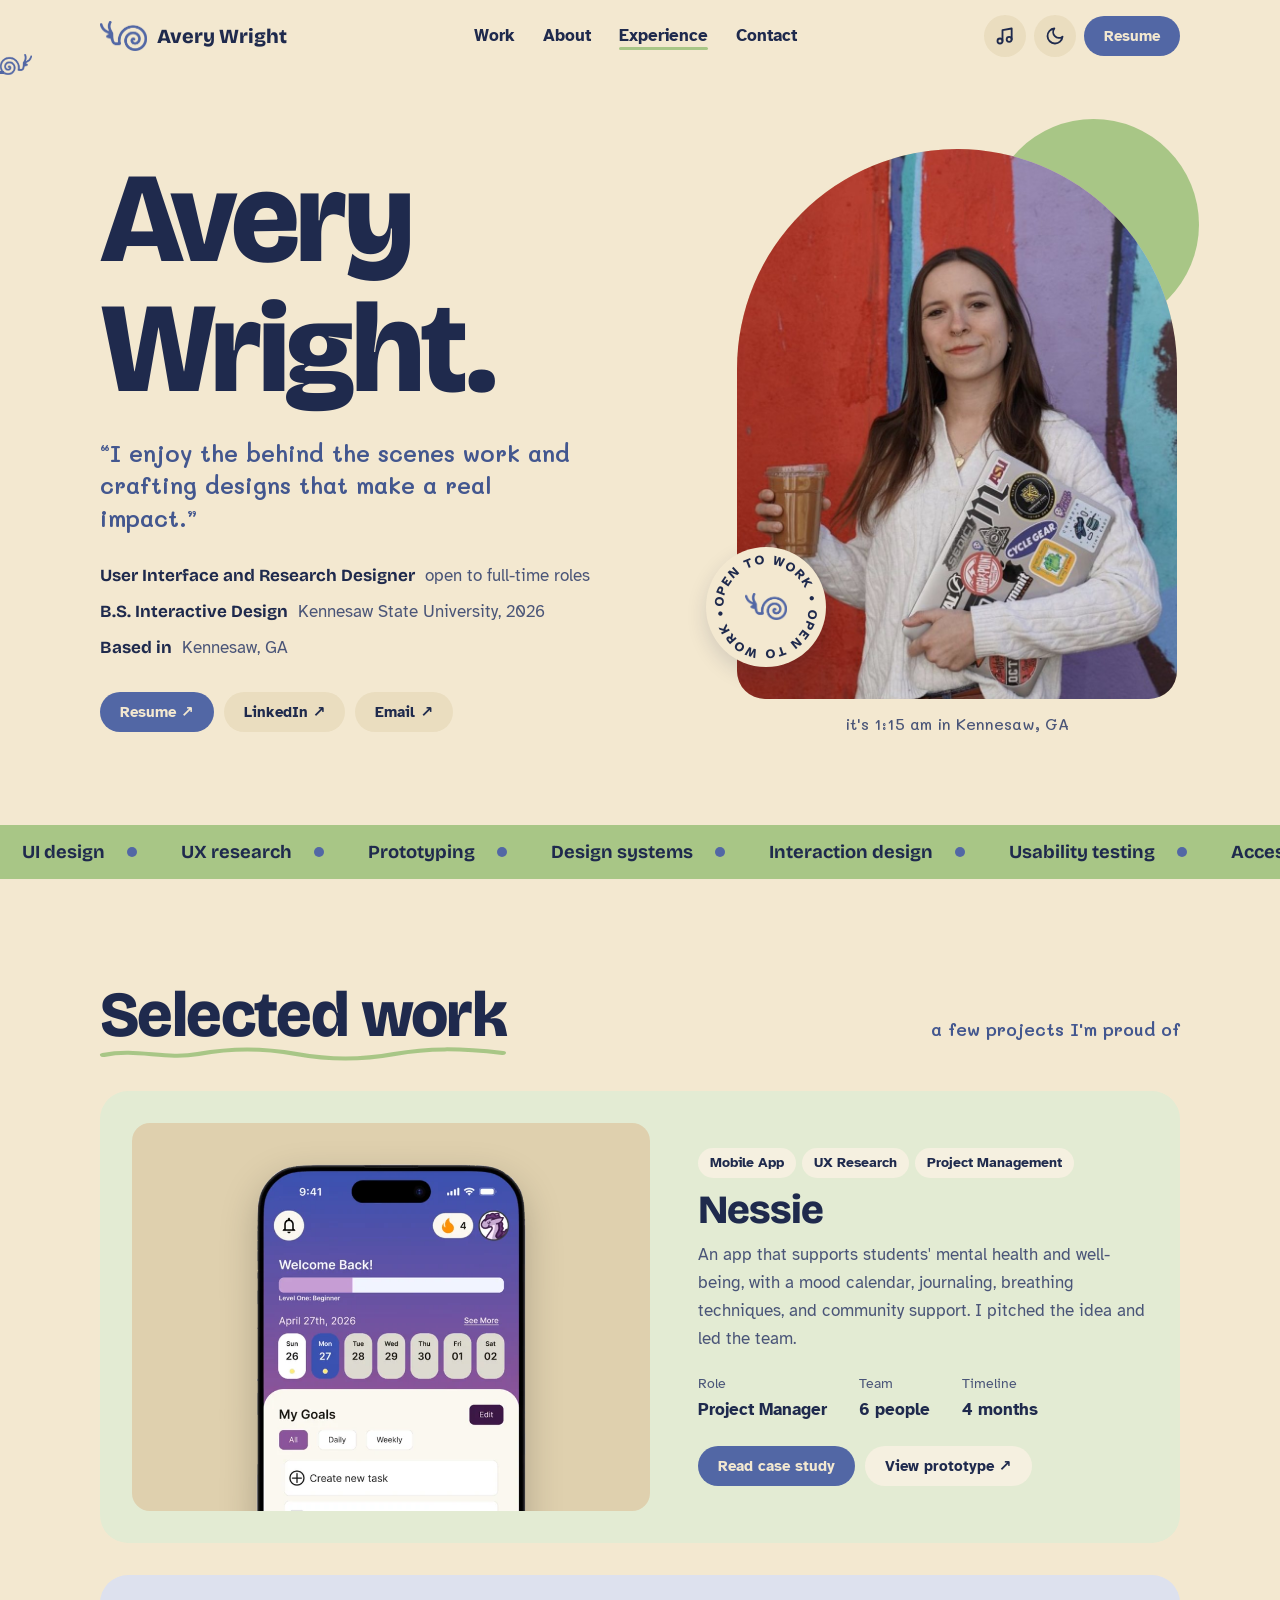
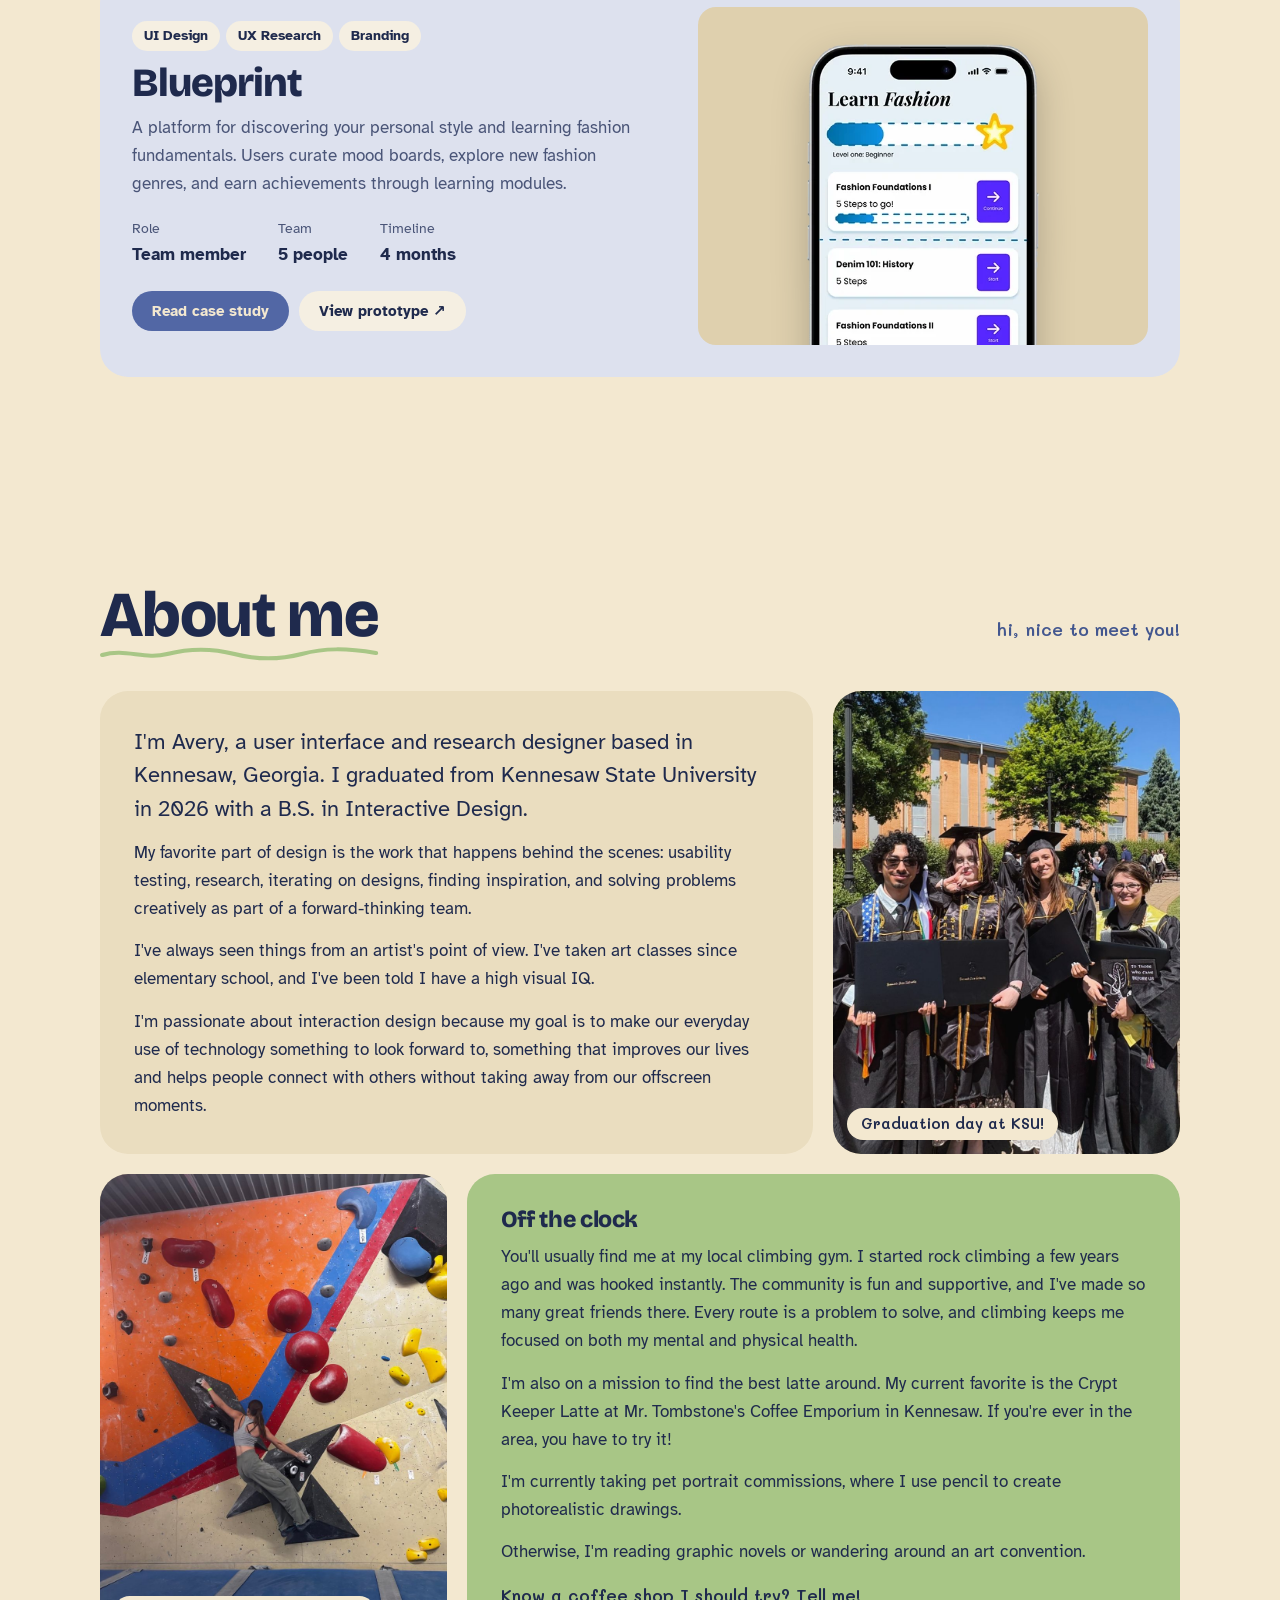
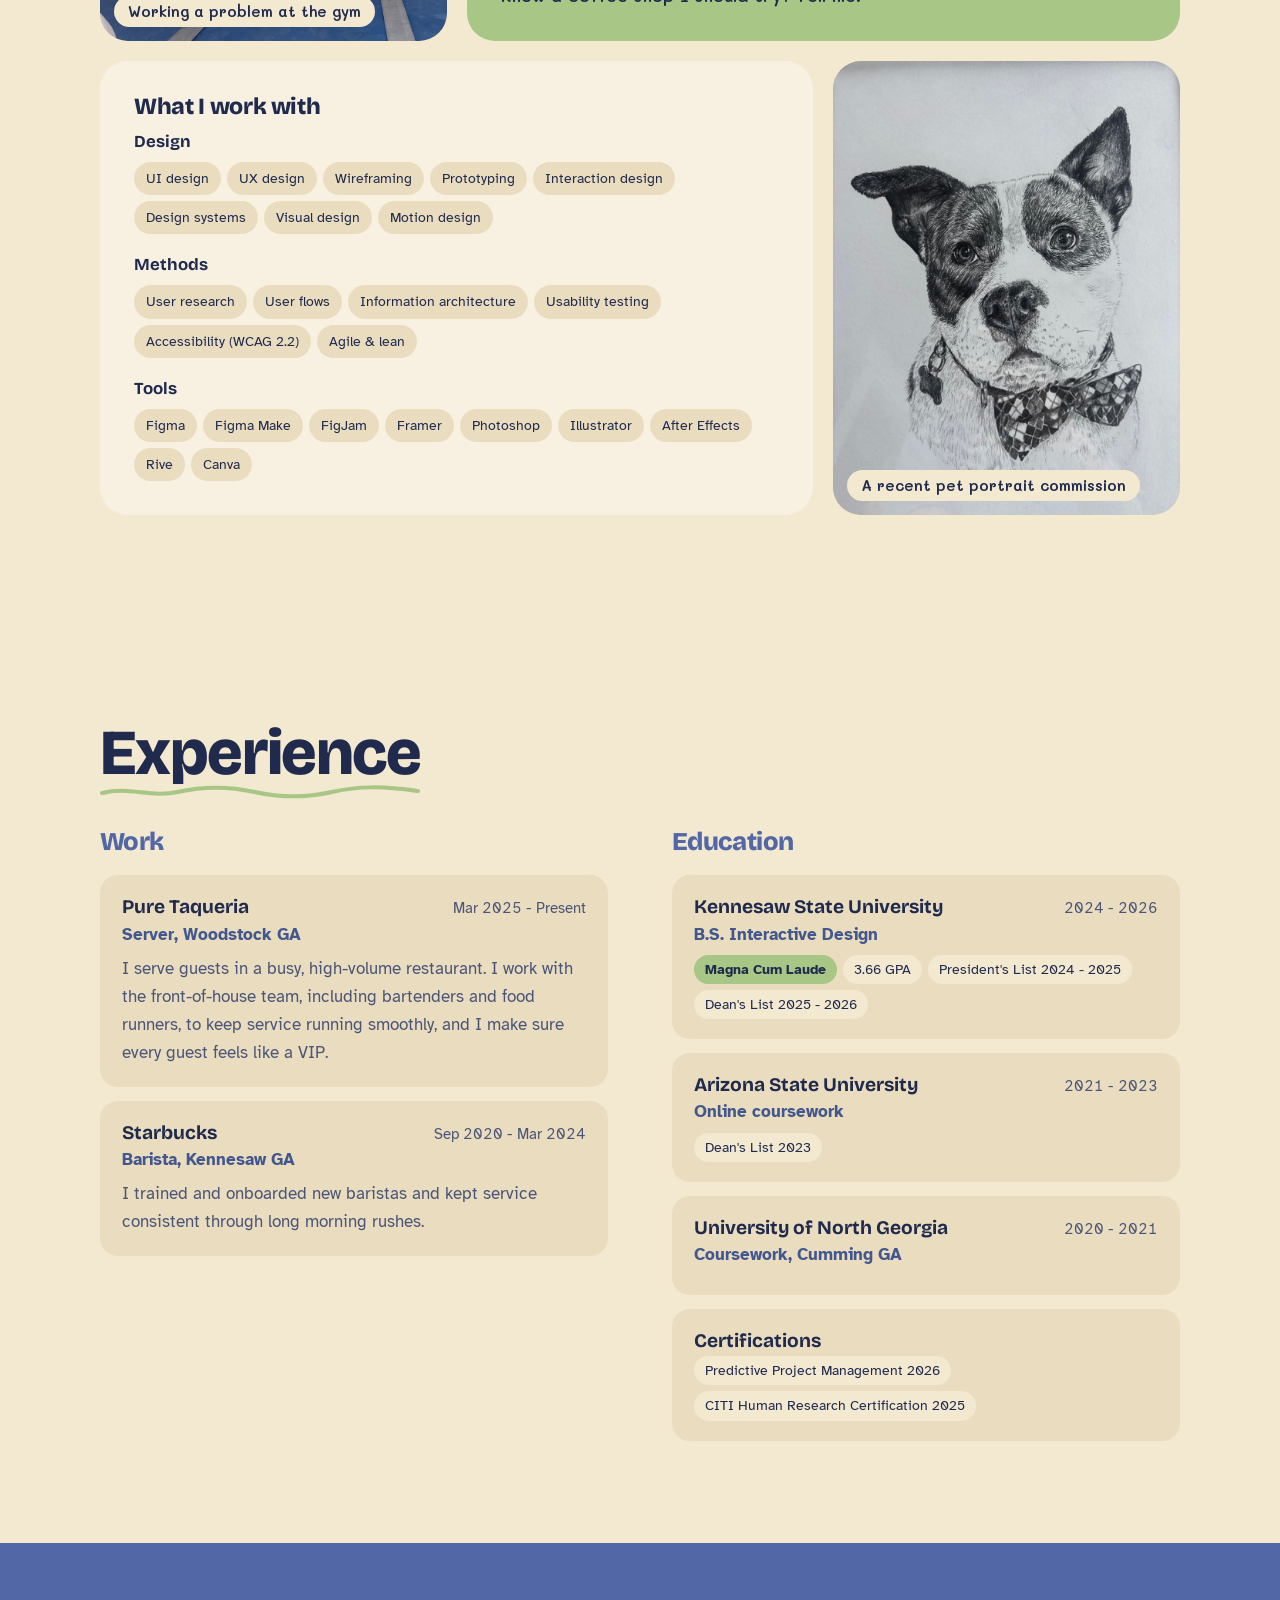
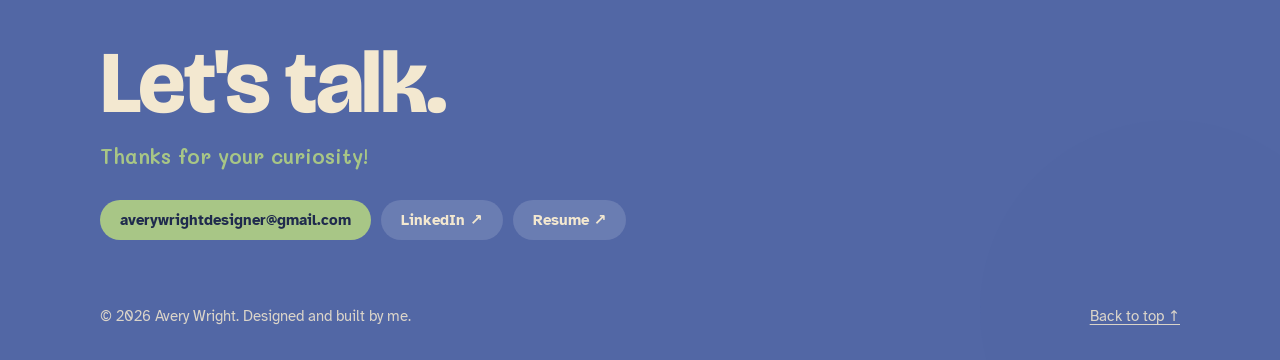
==== commit 3f3c450e: "Footer: Thanks for your curiosity Co-Authored-By: Claude Opus 5.5 <noreply@anthropic.com> Claude-Ses" ====
--- a/index.html
+++ b/index.html
@@ -269,7 +269,7 @@
     <div class="foot-sun" aria-hidden="true"></div>
     <div class="wrap">
       <h2 data-reveal>Let's talk.</h2>
-      <p class="hand" data-reveal style="--d:.1s">Thanks for stopping by. Say hello anytime!</p>
+      <p class="hand" data-reveal style="--d:.1s">Thanks for your curiosity!</p>
       <div class="contact-links" data-reveal style="--d:.18s">
         <a class="btn primary" href="mailto:averywrightdesigner@gmail.com">averywrightdesigner@gmail.com</a>
         <a class="btn" href="https://www.linkedin.com/in/avery-wright-5a2067278" target="_blank" rel="noopener">LinkedIn ↗</a>
--- a/styles.css
+++ b/styles.css
@@ -480,12 +480,12 @@
    SNAIL SCROLL PROGRESS, SQUIGGLES, OPEN TO WORK BADGE
    ============================================================ */
 .progress { position: absolute; left: 0; right: 0; bottom: -2px; height: 3px; pointer-events: none; }
-.progress .bar { height: 100%; background: var(--accent); transform-origin: left; transform: scaleX(var(--p, 0)); }
-.progress img { position: absolute; bottom: -1px; left: calc(var(--p, 0) * (100% - 34px)); height: 20px; transform: scaleX(-1); }
+.progress .bar { height: 100%; background: var(--accent); width: calc(var(--p, 0) * (100% - 32px) + 4px); }
+.progress img { position: absolute; bottom: -1px; left: calc(var(--p, 0) * (100% - 32px)); width: 32px; height: auto; transform: scaleX(-1); }
 
 .sec-head h2 { position: relative; }
-.squig { position: absolute; left: 0; bottom: -14px; width: min(100%, 240px); height: 14px; overflow: visible; }
-.squig path { fill: none; stroke: var(--orb); stroke-width: 4; stroke-linecap: round; stroke-dasharray: 260; stroke-dashoffset: 260; transition: stroke-dashoffset 1.1s var(--ease) .25s; }
+.squig { position: absolute; left: 0; right: 0; bottom: -14px; width: 100%; height: 14px; overflow: visible; }
+.squig path { fill: none; stroke: var(--orb); stroke-width: 4; stroke-linecap: round; stroke-dasharray: 1; stroke-dashoffset: 1; transition: stroke-dashoffset 1.1s var(--ease) .25s; }
 .in .squig path, .no-io .squig path { stroke-dashoffset: 0; }
 
 .badge { position: absolute; z-index: 2; left: -7%; bottom: 12%; width: 120px; height: 120px; border-radius: 50%;
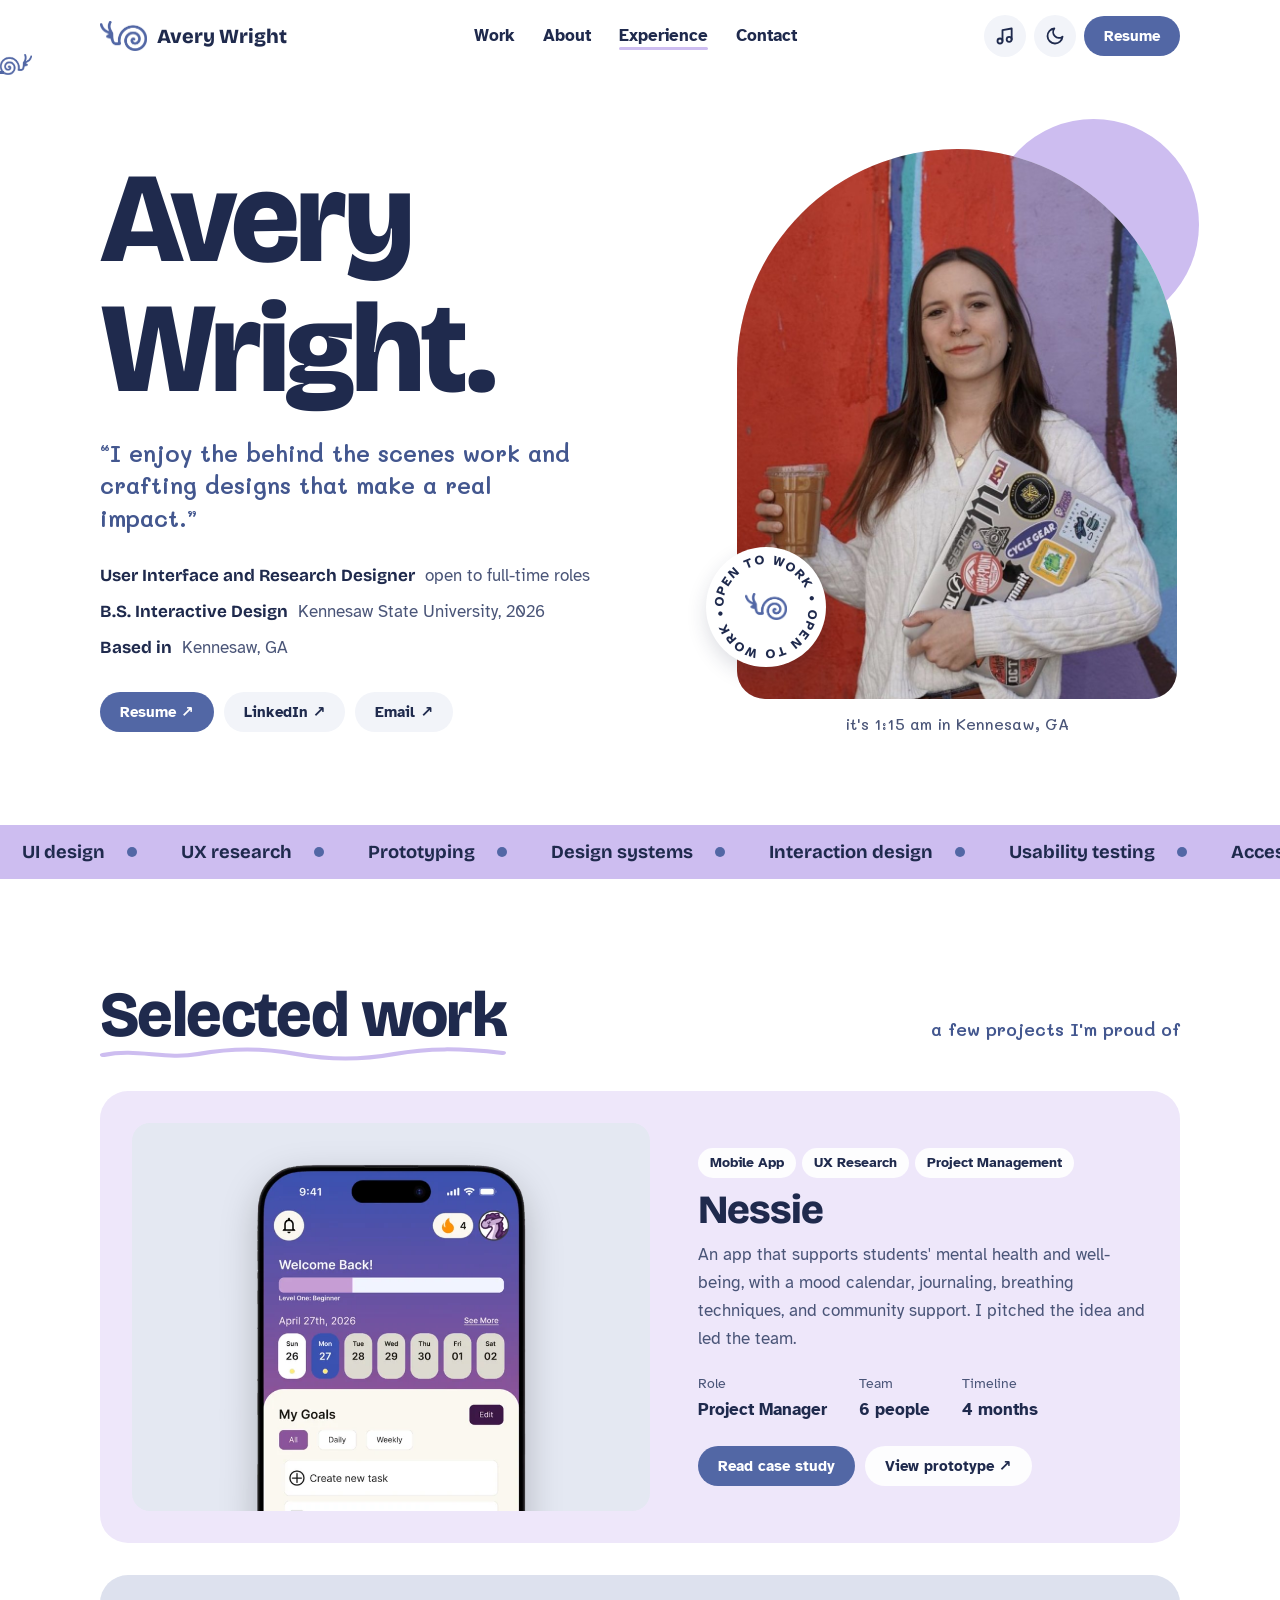
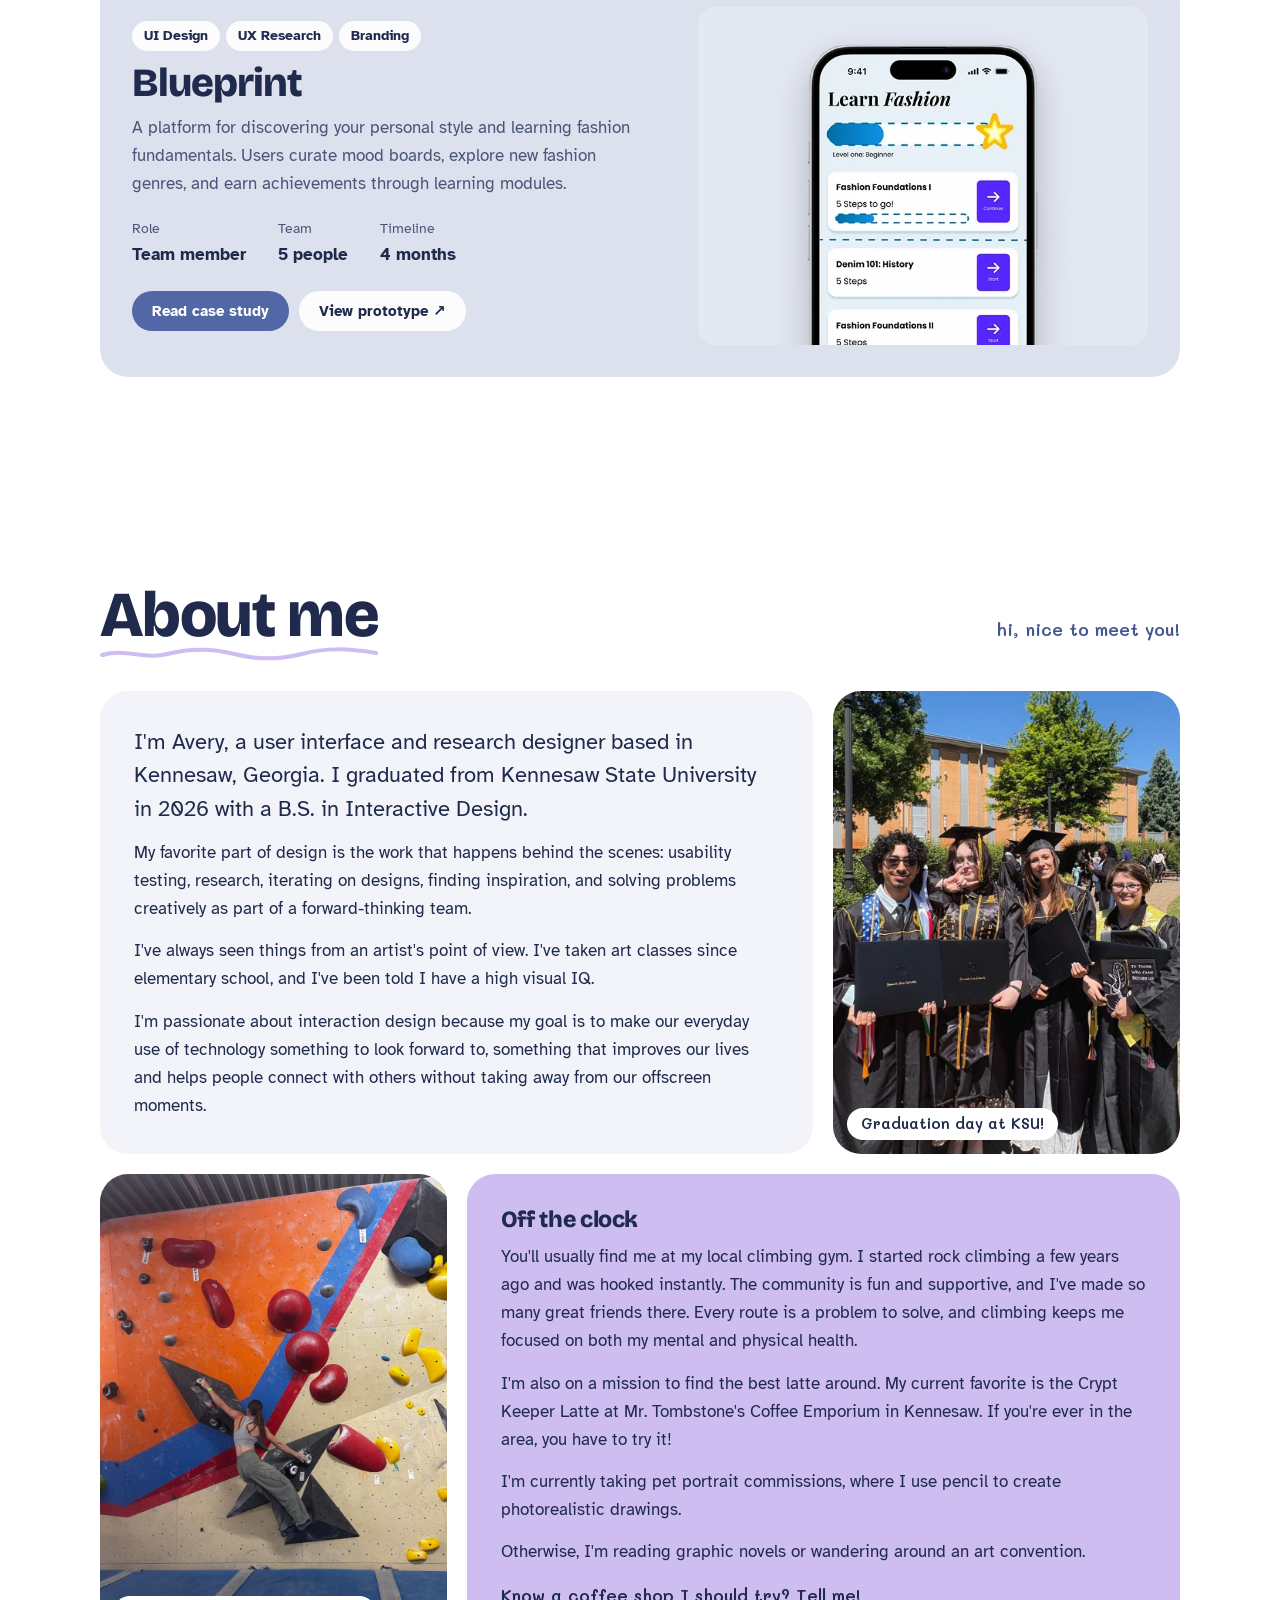
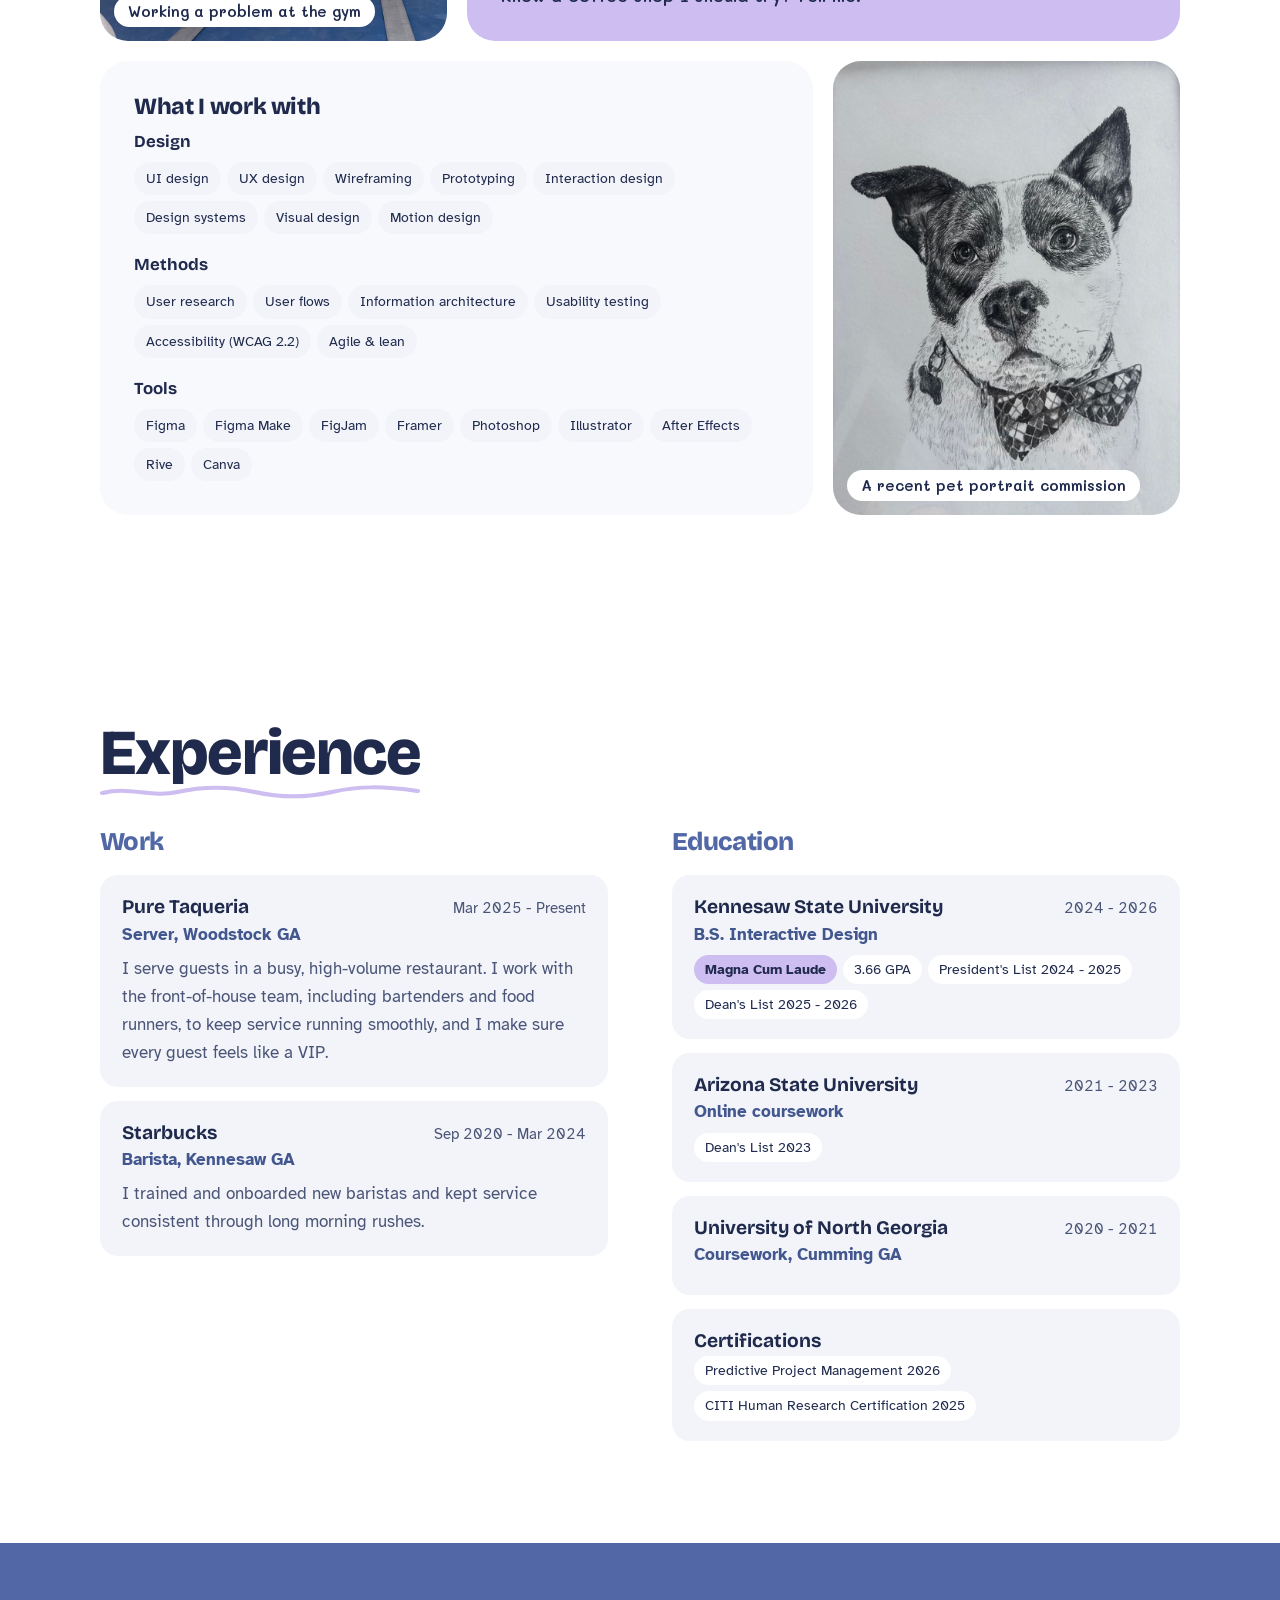
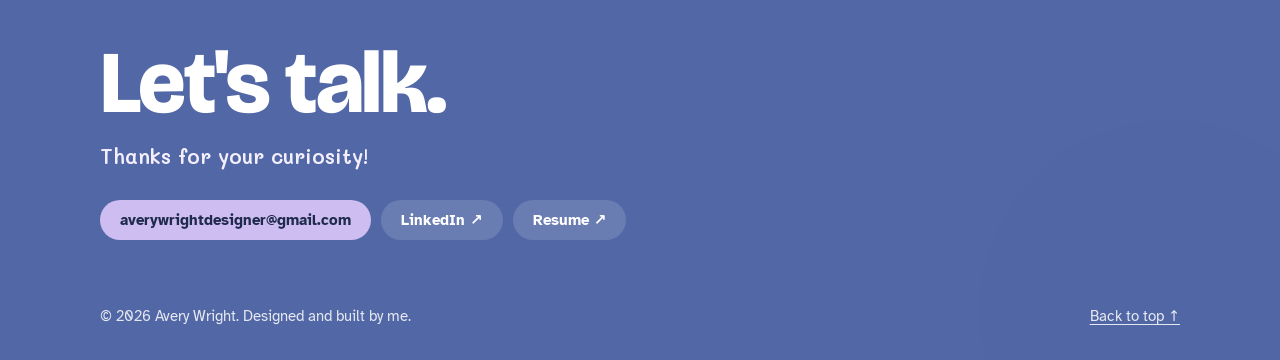
==== commit 0a08bab9: "Always load the latest pages and styles Co-Authored-By: Claude Opus 5.5 <noreply@anthropic.com> Clau" ====
--- a/index.html
+++ b/index.html
@@ -25,7 +25,7 @@
   <link rel="preconnect" href="https://fonts.gstatic.com" crossorigin>
   <link href="https://fonts.googleapis.com/css2?family=Atkinson+Hyperlegible:ital,wght@0,400;0,700;1,400&family=Bricolage+Grotesque:opsz,wght@12..96,500;12..96,700;12..96,800&family=Mali:wght@500;600;700&display=swap" rel="stylesheet">
 
-  <link rel="stylesheet" href="styles.css">
+  <link rel="stylesheet" href="styles.css?v=1020b">
 </head>
 <body>
   <a class="skip" href="#work">Skip to work</a>
@@ -282,6 +282,6 @@
     </div>
   </footer>
 
-  <script src="main.js"></script>
+  <script src="main.js?v=1020b"></script>
 </body>
 </html>
--- a/styles.css
+++ b/styles.css
@@ -1,33 +1,33 @@
 /* ============================================================
    COLOR TOKENS
-   Blueberry, fresh matcha and cream. Day mode first, night mode
+   Blueberry, lavender and white. Day mode first, night mode
    below. Change a value once and it updates everywhere.
    ============================================================ */
 :root {
-  --bg:          #F3E8D0;  /* cream */
-  --surface:     #EADDBF;  /* deeper cream panels */
-  --surface-2:   #DFD0AE;
-  --surface-3:   #F8F1E2;  /* light cream */
+  --bg:          #FFFFFF;  /* white */
+  --surface:     #F2F4F9;  /* light blueberry-gray panels */
+  --surface-2:   #E4E8F2;
+  --surface-3:   #F8F9FC;
   --text:        #1F2A4D;  /* deep blueberry ink */
   --text-2:      #4A5578;
   --accent:      #5267A5;  /* blueberry buttons (cream text) */
   --accent-hov:  #43578F;
-  --on-accent:   #F3E8D0;
+  --on-accent:   #FFFFFF;
   --accent-text: #43578F;
   --headline:    #5267A5;
   --hand:        #43578F;
-  --orb:         #A8C686;  /* fresh matcha circle behind your photo */
-  --tint-1: #E3EBD3;  --thumb-1: #DFD0AE;   /* pale matcha project */
-  --tint-2: #DDE1EE;  --thumb-2: #DFD0AE;   /* pale blueberry project */
-  --tint-3: #E3EBD3;  --thumb-3: #DFD0AE;
-  --chip:        rgba(248, 241, 226, .9);
+  --orb:         #CDBDF0;  /* lavender circle behind your photo */
+  --tint-1: #EEE7FA;  --thumb-1: #E4E8F2;   /* pale lavender project */
+  --tint-2: #DDE1EE;  --thumb-2: #E4E8F2;   /* pale blueberry project */
+  --tint-3: #EEE7FA;  --thumb-3: #E4E8F2;
+  --chip:        rgba(255, 255, 255, .9);
   --deep:        #5267A5;  /* footer */
   --deep-2:      #6A7DB5;
-  --on-deep:     #F3E8D0;
-  --nav-bg:      rgba(243, 232, 208, .9);
-  --fun-bg:   #A8C686;
+  --on-deep:     #FFFFFF;
+  --nav-bg:      rgba(255, 255, 255, .9);
+  --fun-bg:   #CDBDF0;
   --fun-text: #1F2A4D;
-  --mock:        #F8F1E2;
+  --mock:        #FFFFFF;
 }
 :root[data-theme="dark"] {
   --bg:          #161C30;  /* night blueberry */
@@ -36,22 +36,22 @@
   --surface-3:   #1B2239;
   --text:        #F3E8D0;
   --text-2:      #C9C2B0;
-  --accent:      #A8C686;  /* matcha buttons (dark text) */
-  --accent-hov:  #BCD59F;
+  --accent:      #CDBDF0;  /* lavender buttons (dark text) */
+  --accent-hov:  #DCD0F5;
   --on-accent:   #161C30;
-  --accent-text: #B7D195;
+  --accent-text: #D4C6F2;
   --headline:    #A9B8E6;
-  --hand:        #B7D195;
-  --orb:         #A8C686;
-  --tint-1: #232D2A;  --thumb-1: #2C3558;
+  --hand:        #D4C6F2;
+  --orb:         #CDBDF0;
+  --tint-1: #2A2442;  --thumb-1: #2C3558;
   --tint-2: #222A47;  --thumb-2: #2C3558;
-  --tint-3: #232D2A;  --thumb-3: #2C3558;
+  --tint-3: #2A2442;  --thumb-3: #2C3558;
   --chip:        rgba(243, 232, 208, .1);
   --deep:        #212945;
   --deep-2:      #2C3558;
   --on-deep:     #F3E8D0;
   --nav-bg:      rgba(22, 28, 48, .9);
-  --fun-bg:   #A8C686;
+  --fun-bg:   #CDBDF0;
   --fun-text: #161C30;
   --mock:        #F3E8D0;
 }
@@ -80,7 +80,7 @@
 img, svg { display: block; max-width: 100%; }
 a { color: var(--accent-text); text-underline-offset: 3px; }
 :focus-visible { outline: 3px solid var(--headline); outline-offset: 3px; border-radius: 6px; }
-::selection { background: #A8C686; color: #1F2A4D; }
+::selection { background: #CDBDF0; color: #1F2A4D; }
 
 .wrap { max-width: var(--wrap); margin: 0 auto; padding: 0 var(--gutter); }
 .skip { position: absolute; left: -999px; }
@@ -147,7 +147,7 @@
 .nav ul a { color: var(--text); text-decoration: none; font-weight: 700; position: relative; }
 .nav ul a::after {
   content: ""; position: absolute; left: 0; right: 0; bottom: -4px; height: 3px; border-radius: 3px;
-  background: #A8C686; transform: scaleX(0); transform-origin: left; transition: transform .3s var(--ease);
+  background: #CDBDF0; transform: scaleX(0); transform-origin: left; transition: transform .3s var(--ease);
 }
 .nav ul a:hover::after, .nav ul a.active::after { transform: scaleX(1); }
 .nav-right { display: flex; align-items: center; gap: 8px; }
@@ -184,7 +184,7 @@
 /* ============================================================
    SKILLS TICKER
    ============================================================ */
-.ticker { background: #A8C686; color: #1F2A4D; overflow: hidden; padding: 16px 0; transition: background-color .5s var(--ease); }
+.ticker { background: #CDBDF0; color: #1F2A4D; overflow: hidden; padding: 16px 0; transition: background-color .5s var(--ease); }
 .ticker-track { display: flex; width: max-content; }
 .ticker-track span { font: 700 1.15rem var(--f-head); padding: 0 22px; white-space: nowrap; display: flex; align-items: center; gap: 22px; }
 .ticker-track span::after { content: ""; width: 10px; height: 10px; border-radius: 50%; background: #5267A5; }
@@ -217,9 +217,9 @@
 
 /* Placeholder screens. Delete each .mock once you add a real image. */
 .mock { background: var(--mock); border-radius: 14px; padding: 14px; display: grid; gap: 9px; }
-.mock i { display: block; height: 10px; border-radius: 6px; background: #DFD0AE; }
+.mock i { display: block; height: 10px; border-radius: 6px; background: #E4E8F2; }
 .mock i.h { width: 50%; height: 14px; background: #1F2A4D; }
-.mock i.btnbar { width: 45%; height: 24px; background: #A8C686; border-radius: 999px; }
+.mock i.btnbar { width: 45%; height: 24px; background: #CDBDF0; border-radius: 999px; }
 .mock.phone { width: 34%; aspect-ratio: 9 / 17; align-content: start; border-radius: 22px; }
 .mock.phone i.img { height: 40%; min-height: 60px; border-radius: 10px; }
 .mock.desk { width: 76%; }
@@ -295,19 +295,19 @@
 .entry p, .entry li { color: var(--text-2); }
 .entry ul.honors { list-style: none; display: flex; flex-wrap: wrap; gap: 6px; margin-top: 4px; }
 .entry ul.honors li { font-size: 0.88rem; padding: 3px 11px; border-radius: 999px; background: var(--bg); color: var(--text); }
-.entry ul.honors li.star { background: #A8C686; color: #1F2A4D; font-weight: 700; }
+.entry ul.honors li.star { background: #CDBDF0; color: #1F2A4D; font-weight: 700; }
 
 /* ---------- Footer ---------- */
 footer { background: var(--deep); color: var(--on-deep); padding: clamp(56px, 8vw, 96px) 0 32px; overflow: hidden; position: relative; transition: background-color .5s var(--ease); }
 footer .wrap { position: relative; z-index: 1; }
 footer h2 { font-size: clamp(2.8rem, 8vw, 5.5rem); color: var(--on-deep); margin-bottom: 12px; }
-footer .hand { color: #A8C686; font-size: clamp(1.1rem, 1.8vw, 1.3rem); }
+footer .hand { color: #F4EFFD; font-size: clamp(1.1rem, 1.8vw, 1.3rem); }
 footer a { color: var(--on-deep); }
 .contact-links { display: flex; flex-wrap: wrap; gap: 10px; margin: 30px 0 64px; }
 footer .btn { background: rgba(255, 255, 255, .14); color: var(--on-deep); }
-footer .btn:hover { background: #A8C686; color: #1F2A4D; }
-footer .btn.primary { background: #A8C686; color: #1F2A4D; }
-footer .btn.primary:hover { background: #BCD59F; }
+footer .btn:hover { background: #CDBDF0; color: #1F2A4D; }
+footer .btn.primary { background: #CDBDF0; color: #1F2A4D; }
+footer .btn.primary:hover { background: #DCD0F5; }
 .foot-sun { position: absolute; right: -80px; bottom: -140px; width: 380px; height: 380px; border-radius: 50%; background: #5267A5; opacity: .85; }
 .foot-bottom { display: flex; justify-content: space-between; flex-wrap: wrap; gap: 12px; font-size: 0.92rem; opacity: .85; }
 
@@ -339,8 +339,8 @@
    Only applies to mouse/trackpad users.
    ============================================================ */
 @media (hover: hover) and (pointer: fine) {
-  html, body { cursor: url("data:image/svg+xml,%3Csvg xmlns=%22http://www.w3.org/2000/svg%22 width=%2228%22 height=%2228%22 viewBox=%220 0 24 24%22%3E%3Cpath d=%22M4 2.5v16.2l4.1-3.9 2.9 6.6 2.7-1.2-2.9-6.5h5.8z%22 fill=%22%235267A5%22 stroke=%22%23F3E8D0%22 stroke-width=%221.6%22 stroke-linejoin=%22round%22/%3E%3Cpath d=%22M4 2.5v16.2l4.1-3.9 2.9 6.6 2.7-1.2-2.9-6.5h5.8z%22 fill=%22none%22 stroke=%22%231F2A4D%22 stroke-width=%22.7%22 stroke-linejoin=%22round%22/%3E%3C/svg%3E") 5 3, auto; }
-  a, button, [role="button"], label, summary, select { cursor: url("data:image/svg+xml,%3Csvg xmlns=%22http://www.w3.org/2000/svg%22 width=%2228%22 height=%2228%22 viewBox=%220 0 24 24%22%3E%3Cpath d=%22M9.6 2.2c-1.1 0-1.9.9-1.9 1.9v8.6l-1.2-1.2c-.8-.8-2-.8-2.7 0-.8.7-.8 1.9 0 2.7l4.4 4.9c1.2 1.4 2.6 2.4 4.6 2.4h2.4c3 0 5.4-2.4 5.4-5.4v-4.6c0-1-.8-1.8-1.8-1.8-.4 0-.8.1-1.1.4-.2-.8-1-1.4-1.8-1.4-.5 0-.9.2-1.2.5-.3-.7-1-1.2-1.8-1.2-.3 0-.5.1-.8.2V4.1c0-1-.8-1.9-1.9-1.9z%22 fill=%22%235267A5%22 stroke=%22%23F3E8D0%22 stroke-width=%221.6%22 stroke-linejoin=%22round%22/%3E%3Cpath d=%22M9.6 2.2c-1.1 0-1.9.9-1.9 1.9v8.6l-1.2-1.2c-.8-.8-2-.8-2.7 0-.8.7-.8 1.9 0 2.7l4.4 4.9c1.2 1.4 2.6 2.4 4.6 2.4h2.4c3 0 5.4-2.4 5.4-5.4v-4.6c0-1-.8-1.8-1.8-1.8-.4 0-.8.1-1.1.4-.2-.8-1-1.4-1.8-1.4-.5 0-.9.2-1.2.5-.3-.7-1-1.2-1.8-1.2-.3 0-.5.1-.8.2V4.1c0-1-.8-1.9-1.9-1.9z M11.5 9.9v4.4M14.5 10.3v4M17.5 11.7v2.8%22 fill=%22none%22 stroke=%22%231F2A4D%22 stroke-width=%22.8%22 stroke-linecap=%22round%22 stroke-linejoin=%22round%22/%3E%3C/svg%3E") 11 3, pointer; }
+  html, body { cursor: url("data:image/svg+xml,%3Csvg xmlns=%22http://www.w3.org/2000/svg%22 width=%2228%22 height=%2228%22 viewBox=%220 0 24 24%22%3E%3Cpath d=%22M4 2.5v16.2l4.1-3.9 2.9 6.6 2.7-1.2-2.9-6.5h5.8z%22 fill=%22%235267A5%22 stroke=%22%23FFFFFF%22 stroke-width=%221.6%22 stroke-linejoin=%22round%22/%3E%3Cpath d=%22M4 2.5v16.2l4.1-3.9 2.9 6.6 2.7-1.2-2.9-6.5h5.8z%22 fill=%22none%22 stroke=%22%231F2A4D%22 stroke-width=%22.7%22 stroke-linejoin=%22round%22/%3E%3C/svg%3E") 5 3, auto; }
+  a, button, [role="button"], label, summary, select { cursor: url("data:image/svg+xml,%3Csvg xmlns=%22http://www.w3.org/2000/svg%22 width=%2228%22 height=%2228%22 viewBox=%220 0 24 24%22%3E%3Cpath d=%22M9.6 2.2c-1.1 0-1.9.9-1.9 1.9v8.6l-1.2-1.2c-.8-.8-2-.8-2.7 0-.8.7-.8 1.9 0 2.7l4.4 4.9c1.2 1.4 2.6 2.4 4.6 2.4h2.4c3 0 5.4-2.4 5.4-5.4v-4.6c0-1-.8-1.8-1.8-1.8-.4 0-.8.1-1.1.4-.2-.8-1-1.4-1.8-1.4-.5 0-.9.2-1.2.5-.3-.7-1-1.2-1.8-1.2-.3 0-.5.1-.8.2V4.1c0-1-.8-1.9-1.9-1.9z%22 fill=%22%235267A5%22 stroke=%22%23FFFFFF%22 stroke-width=%221.6%22 stroke-linejoin=%22round%22/%3E%3Cpath d=%22M9.6 2.2c-1.1 0-1.9.9-1.9 1.9v8.6l-1.2-1.2c-.8-.8-2-.8-2.7 0-.8.7-.8 1.9 0 2.7l4.4 4.9c1.2 1.4 2.6 2.4 4.6 2.4h2.4c3 0 5.4-2.4 5.4-5.4v-4.6c0-1-.8-1.8-1.8-1.8-.4 0-.8.1-1.1.4-.2-.8-1-1.4-1.8-1.4-.5 0-.9.2-1.2.5-.3-.7-1-1.2-1.8-1.2-.3 0-.5.1-.8.2V4.1c0-1-.8-1.9-1.9-1.9z M11.5 9.9v4.4M14.5 10.3v4M17.5 11.7v2.8%22 fill=%22none%22 stroke=%22%231F2A4D%22 stroke-width=%22.8%22 stroke-linecap=%22round%22 stroke-linejoin=%22round%22/%3E%3C/svg%3E") 11 3, pointer; }
 }
 
 /* ============================================================
@@ -444,9 +444,9 @@
   transition: background-color .3s var(--ease), transform .3s var(--ease);
 }
 .next-proj:hover { transform: translateY(-3px); background: var(--deep-2); }
-.next-proj small { display: block; font-family: var(--f-hand); font-size: 1.05rem; color: #A8C686; }
+.next-proj small { display: block; font-family: var(--f-hand); font-size: 1.05rem; color: #F4EFFD; }
 .next-proj strong { font: 800 clamp(2rem, 5vw, 3.2rem)/1.05 var(--f-head); letter-spacing: -0.02em; }
-.next-proj .arrow { width: 56px; height: 56px; border-radius: 50%; background: #A8C686; color: #1F2A4D; display: grid; place-items: center; font-size: 1.5rem; font-weight: 800; }
+.next-proj .arrow { width: 56px; height: 56px; border-radius: 50%; background: #CDBDF0; color: #1F2A4D; display: grid; place-items: center; font-size: 1.5rem; font-weight: 800; }
 
 @media (max-width: 860px) {
   .cs-facts { grid-template-columns: 1fr 1fr; }
@@ -500,3 +500,180 @@
   .badge svg { animation: none; }
   .squig path { transition: none; stroke-dashoffset: 0; }
 }
+
+/* ---------- Nessie expansion ---------- */
+.toc { display: flex; flex-wrap: wrap; gap: 8px; margin-top: 18px; }
+.toc a { font-size: .9rem; font-weight: 700; text-decoration: none; color: var(--text); padding: 6px 14px; border-radius: 999px; background: var(--surface); }
+.toc a:hover { background: var(--orb); color: var(--fun-text); }
+.cs-sec h3.sub { font: 700 1.15rem var(--f-head); margin: 30px 0 12px; letter-spacing: -.01em; }
+.pull { margin: 22px 0 4px; padding: 18px 22px; border-radius: var(--r-md); background: var(--tint-1); font-family: var(--f-hand); font-weight: 600; font-size: 1.1rem; line-height: 1.5; color: var(--text); }
+.goals { list-style: none; display: grid; grid-template-columns: repeat(3, 1fr); gap: 12px; }
+.goals li { background: var(--surface); border-radius: var(--r-md); padding: 18px 20px; }
+.goals b { display: block; font: 800 clamp(1.8rem, 3.4vw, 2.4rem)/1 var(--f-head); color: var(--headline); margin-bottom: 8px; letter-spacing: -.02em; }
+.goals span { color: var(--text-2); font-size: .95rem; }
+.agree { list-style: none; display: grid; gap: 8px; }
+.agree li { position: relative; padding: 12px 16px 12px 42px; background: var(--surface-3); border-radius: var(--r-md); }
+.agree li::before { content: ""; position: absolute; left: 16px; top: 18px; width: 12px; height: 12px; border-radius: 50%; background: var(--orb); }
+.path { list-style: none; display: grid; grid-template-columns: repeat(3, 1fr); gap: 12px; counter-reset: p; }
+.path li { counter-increment: p; position: relative; background: var(--surface); border-radius: var(--r-md); padding: 18px 20px; }
+.path li::before { content: counter(p); display: grid; place-items: center; width: 30px; height: 30px; border-radius: 50%; background: var(--accent); color: var(--on-accent); font: 800 .95rem var(--f-head); margin-bottom: 10px; }
+.path li:not(:last-child)::after { content: "→"; position: absolute; right: -12px; top: 22px; font-weight: 800; color: var(--headline); z-index: 1; }
+.path b { display: block; font-family: var(--f-head); margin-bottom: 4px; }
+.path span { color: var(--text-2); font-size: .95rem; }
+.team-grid { list-style: none; display: grid; grid-template-columns: repeat(3, 1fr); gap: 12px; margin-top: 18px; }
+.team-grid li { background: var(--surface); border-radius: var(--r-md); padding: 16px 18px; }
+.team-grid li:first-child { background: var(--orb); color: var(--fun-text); }
+.team-grid li:first-child span { color: var(--fun-text); }
+.team-grid b { display: block; font-family: var(--f-head); }
+.team-grid span { color: var(--text-2); font-size: .92rem; }
+.ph { border: 2px dashed var(--surface-2); border-radius: var(--r-md); padding: 22px; display: grid; gap: 4px; color: var(--text-2); margin-top: 16px; }
+.ph b { color: var(--text); font-family: var(--f-head); }
+@media (max-width: 760px) {
+  .goals, .path, .team-grid { grid-template-columns: 1fr; }
+  .path li:not(:last-child)::after { content: "↓"; right: auto; left: 30px; top: auto; bottom: -16px; }
+}
+
+.toc { align-items: center; }
+.toc-label { font-size: .9rem; font-weight: 700; color: var(--text-2); margin-right: 4px; }
+.toc a { background: var(--accent); color: var(--on-accent); transition: transform .2s var(--ease), background-color .2s var(--ease); }
+.toc a:hover { background: var(--accent-hov); color: var(--on-accent); transform: translateY(-2px); }
+.agree { margin-top: 12px; }
+
+/* ---------- Case study bento tiles ---------- */
+.bn { display: grid; grid-template-columns: repeat(6, 1fr); gap: 12px; margin-top: 20px; }
+.bn > * { margin: 0; background: var(--surface); border-radius: var(--r-md); padding: 18px 20px; transition: background-color .5s var(--ease); }
+.bn .s2 { grid-column: span 2; } .bn .s3 { grid-column: span 3; } .bn .s6 { grid-column: 1 / -1; }
+.bn h4 { font: 700 1.08rem/1.25 var(--f-head); letter-spacing: -.01em; margin-bottom: 6px; }
+.bn p { color: var(--text-2); font-size: .97rem; }
+.bn .num { display: block; font: 800 clamp(1.9rem, 3.4vw, 2.5rem)/1 var(--f-head); color: var(--headline); letter-spacing: -.02em; margin-bottom: 8px; }
+.bn .kicker { display: block; font: 600 .9rem var(--f-hand); color: var(--hand); margin-bottom: 4px; }
+.bn .lav { background: var(--orb); }
+.bn .lav, .bn .lav p, .bn .lav .num, .bn .lav .kicker { color: var(--fun-text); }
+.bn .deep { background: var(--deep); }
+.bn .deep, .bn .deep p, .bn .deep h4, .bn .deep .kicker { color: var(--on-deep); }
+.bn .change { background: var(--tint-1); }
+.bn .img { padding: 0; overflow: hidden; }
+.bn .img img { display: block; width: 100%; height: auto; }
+.bn .img.device { padding: clamp(16px, 3vw, 32px) clamp(16px, 3vw, 32px) 0; }
+.bn .img.device img { filter: drop-shadow(0 12px 16px rgba(0, 0, 0, .18)); }
+.bn figcaption { font: 600 .95rem var(--f-hand); color: var(--text-2); padding: 12px 20px 14px; }
+.bn .dots { list-style: none; display: grid; gap: 6px; color: var(--text-2); font-size: .97rem; }
+.bn .dots li { position: relative; padding-left: 20px; }
+.bn .dots li::before { content: ""; position: absolute; left: 0; top: .55em; width: 9px; height: 9px; border-radius: 50%; background: var(--orb); }
+.bn.flows .n { display: inline-grid; place-items: center; width: 30px; height: 30px; border-radius: 50%; background: var(--orb); color: var(--fun-text); font: 800 .95rem var(--f-head); margin-bottom: 10px; }
+@media (max-width: 760px) {
+  .bn { grid-template-columns: 1fr 1fr; }
+  .bn .s2 { grid-column: span 1; } .bn .s3 { grid-column: 1 / -1; }
+}
+@media (max-width: 440px) {
+  .bn .s2 { grid-column: 1 / -1; }
+}
+.bn .s4 { grid-column: span 4; } .bn .r3 { grid-row: span 3; }
+.bn .r3 + .s2, .bn .r3 ~ .s2 { grid-column: span 2; }
+.bn .img.device.r3 { display: flex; flex-direction: column; justify-content: center; }
+.bn .img.cover { display: flex; flex-direction: column; }
+.bn .img.cover img { flex: 1; min-height: 0; object-fit: cover; aspect-ratio: 4 / 3; }
+@media (max-width: 760px) {
+  .bn .s4, .bn .r3 { grid-column: 1 / -1; grid-row: auto; }
+  .bn .r3 ~ .s2 { grid-column: span 1; }
+}
+@media (max-width: 440px) { .bn .r3 ~ .s2 { grid-column: 1 / -1; } }
+.bn .r2 { grid-row: span 2; }
+.bn .r2 ~ .s2 { grid-column: span 2; }
+.bn .img.device.r2 { display: flex; flex-direction: column; justify-content: center; }
+.bn .img.art { display: grid; place-items: center; padding: 18px; background: var(--surface-3); }
+.bn .img.art img { width: auto; max-width: 100%; max-height: 260px; }
+.bn .s2.img.art img { max-height: 190px; }
+a.tile-link { text-decoration: none; color: inherit; transition: transform .25s var(--ease), background-color .5s var(--ease); }
+a.tile-link:hover { transform: translateY(-3px); }
+a.tile-link:focus-visible { outline: 3px solid var(--accent); outline-offset: 3px; }
+.cs-sec h3.sub[id] { scroll-margin-top: 100px; }
+@media (max-width: 760px) { .bn .r2 { grid-column: 1 / -1; grid-row: auto; } .bn .r2 ~ .s2 { grid-column: span 1; } }
+@media (max-width: 440px) { .bn .r2 ~ .s2 { grid-column: 1 / -1; } }
+
+/* ---------- Screen carousel ---------- */
+.carousel { margin-top: 22px; position: relative; }
+.car-view { display: flex; overflow: hidden; border-radius: var(--r-lg); background: var(--surface); padding: 26px 0 18px;
+  -webkit-mask-image: linear-gradient(90deg, transparent, #000 6%, #000 94%, transparent); mask-image: linear-gradient(90deg, transparent, #000 6%, #000 94%, transparent); }
+.car-track { list-style: none; display: flex; gap: 18px; padding-right: 18px; flex-shrink: 0; animation: car-scroll 55s linear infinite; }
+.car-track li { flex-shrink: 0; text-align: center; }
+.car-track img { display: block; height: clamp(300px, 34vw, 400px); width: auto; border-radius: 26px; box-shadow: 0 10px 22px rgba(31, 42, 77, .16); background: #fff; }
+.car-track span { display: block; margin-top: 10px; font: 600 .9rem var(--f-hand); color: var(--text-2); }
+.carousel.paused .car-track, .car-view:hover .car-track, .carousel:focus-within .car-track { animation-play-state: paused; }
+.car-toggle { margin-top: 12px; }
+@keyframes car-scroll { to { transform: translateX(-100%); } }
+@media (prefers-reduced-motion: reduce) {
+  .car-track { animation: none; }
+  .car-dup { display: none; }
+  .car-view { overflow-x: auto; scroll-snap-type: x mandatory; -webkit-mask-image: none; mask-image: none; padding-left: 18px; }
+  .car-track li { scroll-snap-align: start; }
+  .car-toggle { display: none; }
+}
+.cs-sec > div { min-width: 0; }
+.bn .pair { padding: 18px 18px 14px; }
+.pair-imgs { display: grid; grid-template-columns: 1fr 1fr; gap: 12px; }
+.pair-imgs img { display: block; width: 100%; height: auto; border-radius: 16px; box-shadow: 0 6px 14px rgba(31, 42, 77, .14); background: #fff; }
+.pair-imgs span { display: block; text-align: center; margin-top: 8px; font-size: .85rem; font-weight: 700; color: var(--text-2); }
+.bn .pair figcaption { padding: 10px 0 0; text-align: center; }
+.more-link { margin-top: 12px; }
+.more-link a { color: var(--accent-text); font-weight: 700; }
+:root[data-theme="dark"] .bn .deep { background: #3A4A80; }
+.pair-imgs.four { grid-template-columns: repeat(4, 1fr); }
+@media (max-width: 560px) { .pair-imgs.four { grid-template-columns: 1fr 1fr; } }
+.heard-built .hb-head, .heard-built li { display: grid; grid-template-columns: 1fr 28px 1fr; gap: 12px; align-items: center; }
+.heard-built .hb-head { font: 600 .95rem var(--f-hand); color: var(--hand); margin-bottom: 6px; }
+.heard-built ul { list-style: none; display: grid; }
+.heard-built li { padding: 12px 0; box-shadow: 0 -1px 0 var(--surface-2); }
+.heard-built li p:first-child { color: var(--text); }
+.heard-built li span { color: var(--accent-text); font-weight: 700; text-align: center; }
+@media (max-width: 560px) {
+  .heard-built .hb-head { display: none; }
+  .heard-built li { grid-template-columns: 1fr; gap: 4px; }
+  .heard-built li span { text-align: left; }
+}
+@media (max-width: 560px) {
+  .heard-built li span { display: none; }
+  .heard-built li p:last-child::before { content: "→ "; color: var(--accent-text); font-weight: 700; }
+}
+
+/* ---------- Case study slides ---------- */
+.slides { padding: clamp(24px, 4vw, 48px) 0 clamp(56px, 8vw, 96px); }
+.slides .wrap { display: grid; gap: 20px; }
+.slide { background: var(--surface); border-radius: var(--r-lg); padding: clamp(24px, 5vw, 56px); scroll-margin-top: 90px; min-width: 0; transition: background-color .5s var(--ease); }
+.slide.tint { background: var(--tint-1); }
+.slide.open { background: var(--bg); box-shadow: inset 0 0 0 2px var(--surface); }
+.slide h2 { text-align: center; font-size: clamp(1.8rem, 3.4vw, 2.6rem); color: var(--headline); margin-bottom: 16px; letter-spacing: -.02em; }
+.slide .lead { text-align: center; max-width: 62ch; margin: 0 auto; font-size: clamp(1.05rem, 1.6vw, 1.25rem); line-height: 1.6; }
+.slide .sub { margin: 34px 0 0; font: 700 1.15rem var(--f-head); }
+.slide .bn > *:not(.lav):not(.deep):not(.change) { background: var(--bg); }
+.slide.open .bn > *:not(.lav):not(.deep):not(.change), .slide.open .car-view { background: var(--surface); }
+.slide .dots { list-style: none; display: grid; gap: 8px; margin-top: 14px; }
+.slide .dots li { position: relative; padding-left: 22px; }
+.slide .dots li::before { content: ""; position: absolute; left: 0; top: .55em; width: 10px; height: 10px; border-radius: 50%; background: var(--orb); }
+.split { display: grid; grid-template-columns: 1.1fr 1fr; gap: clamp(20px, 4vw, 48px); align-items: center; }
+.split h2 { text-align: left; }
+.roles { list-style: none; display: flex; flex-wrap: wrap; justify-content: center; gap: 10px; margin-top: 22px; }
+.roles a { display: inline-block; padding: 9px 18px; border-radius: 999px; background: var(--tint-1); color: var(--text); font-weight: 700; text-decoration: none; transition: background-color .25s var(--ease); }
+.roles a:hover { background: var(--orb); color: var(--fun-text); }
+.stay { list-style: none; display: grid; gap: 12px; }
+.stay li { display: flex; align-items: baseline; gap: 14px; background: var(--bg); border-radius: var(--r-md); padding: 16px 20px; }
+.stay b { font: 800 1.7rem/1 var(--f-head); color: var(--headline); min-width: 3.4em; }
+.stay span { color: var(--text-2); }
+.pgoals { list-style: none; display: grid; grid-template-columns: 1fr 1fr; gap: 14px; max-width: 860px; margin: 0 auto; }
+.pgoals li { display: flex; gap: 16px; align-items: center; background: var(--orb); color: var(--fun-text); border-radius: var(--r-md); padding: 20px 22px; }
+.pgoals b { font: 800 2rem/1 var(--f-head); }
+.cs-grid { display: grid; grid-template-columns: 1fr 1fr; gap: 14px; margin-top: 24px; }
+.cs-col { border-radius: var(--r-md); padding: 22px 24px; }
+.cs-col.lav { background: var(--orb); color: var(--fun-text); }
+.cs-col.tint { background: var(--tint-1); }
+.cs-col h3 { font: 700 1.3rem var(--f-head); }
+.cs-col.lav .dots li::before { background: var(--fun-text); }
+.result-stat b { display: block; font: 800 clamp(3.4rem, 8vw, 5.5rem)/1 var(--f-head); color: var(--headline); letter-spacing: -.03em; }
+.result-stat p { font-size: 1.15rem; margin-top: 8px; max-width: 24ch; }
+.slide .carousel { margin-top: 24px; }
+@media (max-width: 760px) {
+  .split, .pgoals, .cs-grid { grid-template-columns: 1fr; }
+}
+.slides .wrap { grid-template-columns: minmax(0, 1fr); }
+.slide { display: block; } .slide.split { display: grid; }
+.bn .s2.img.art img { max-height: 170px; } @media (max-width: 440px) { .bn .s2.img.art { grid-column: span 1; } }
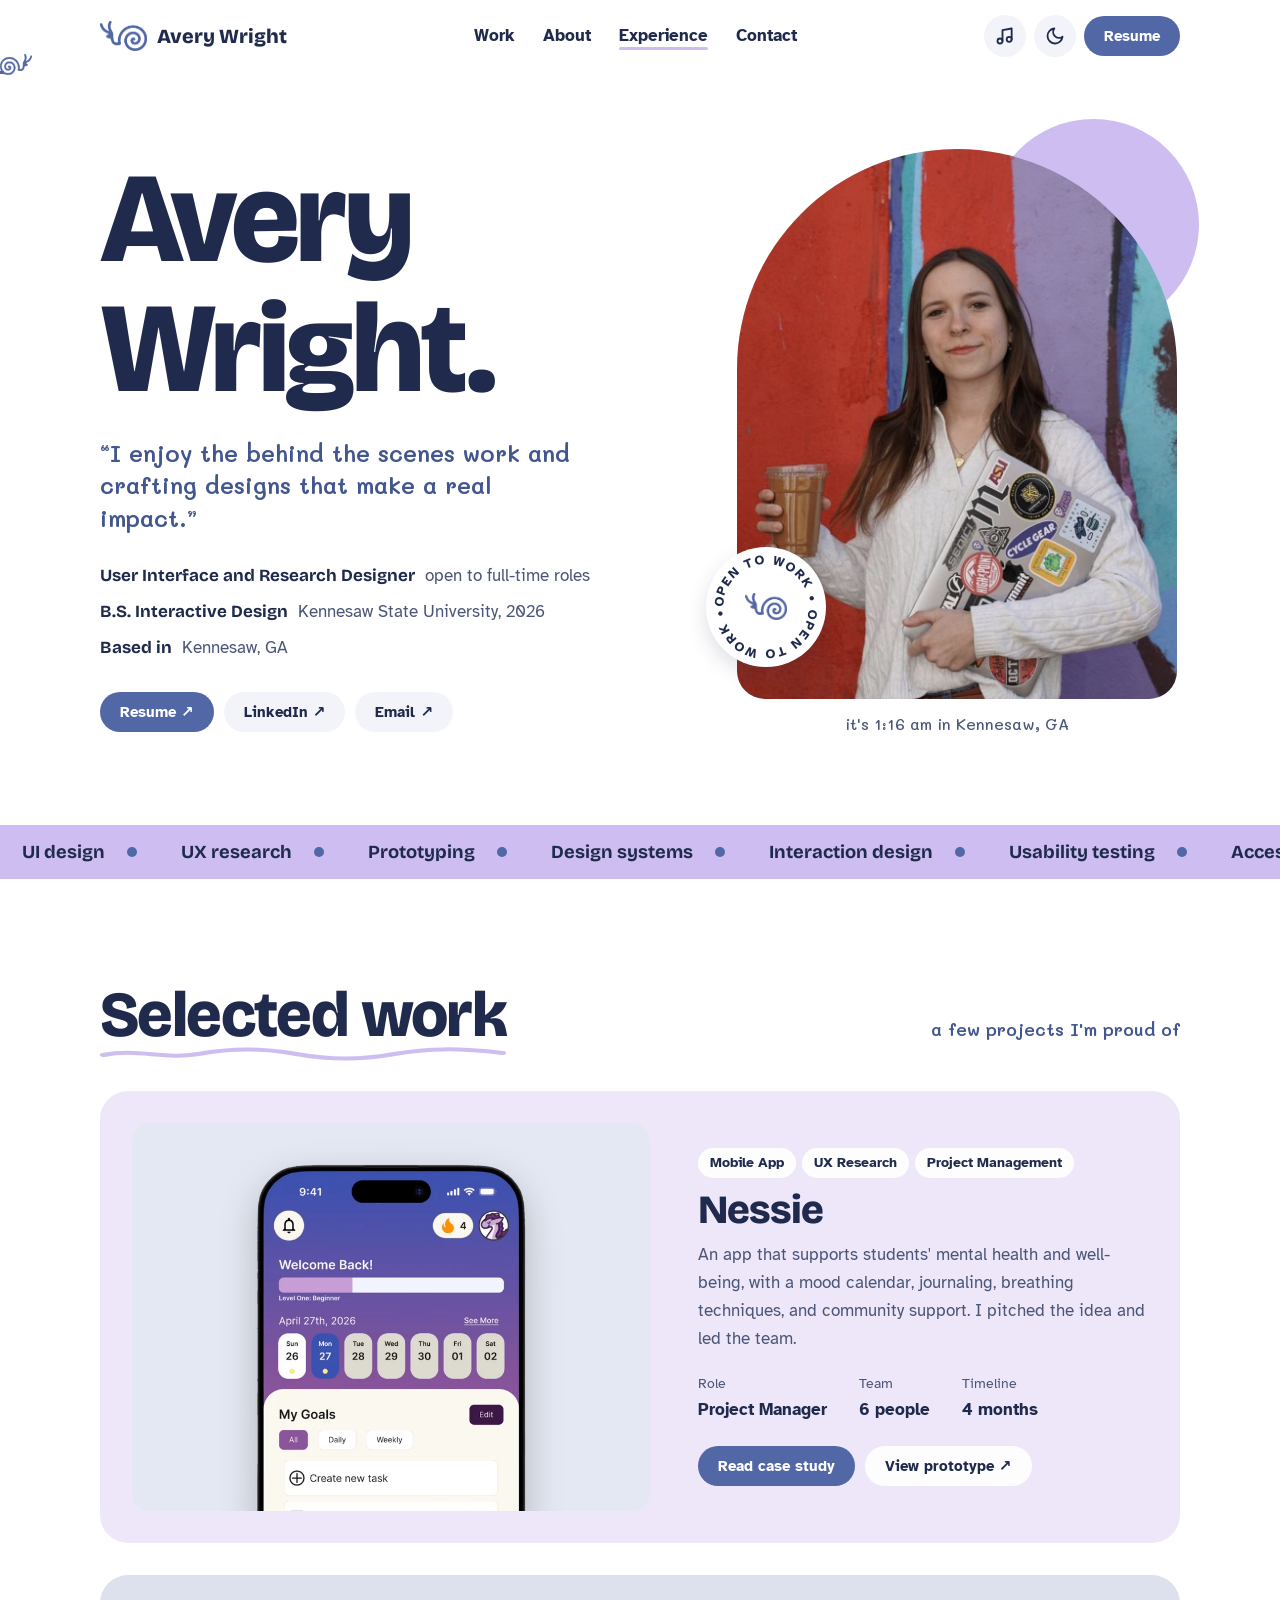
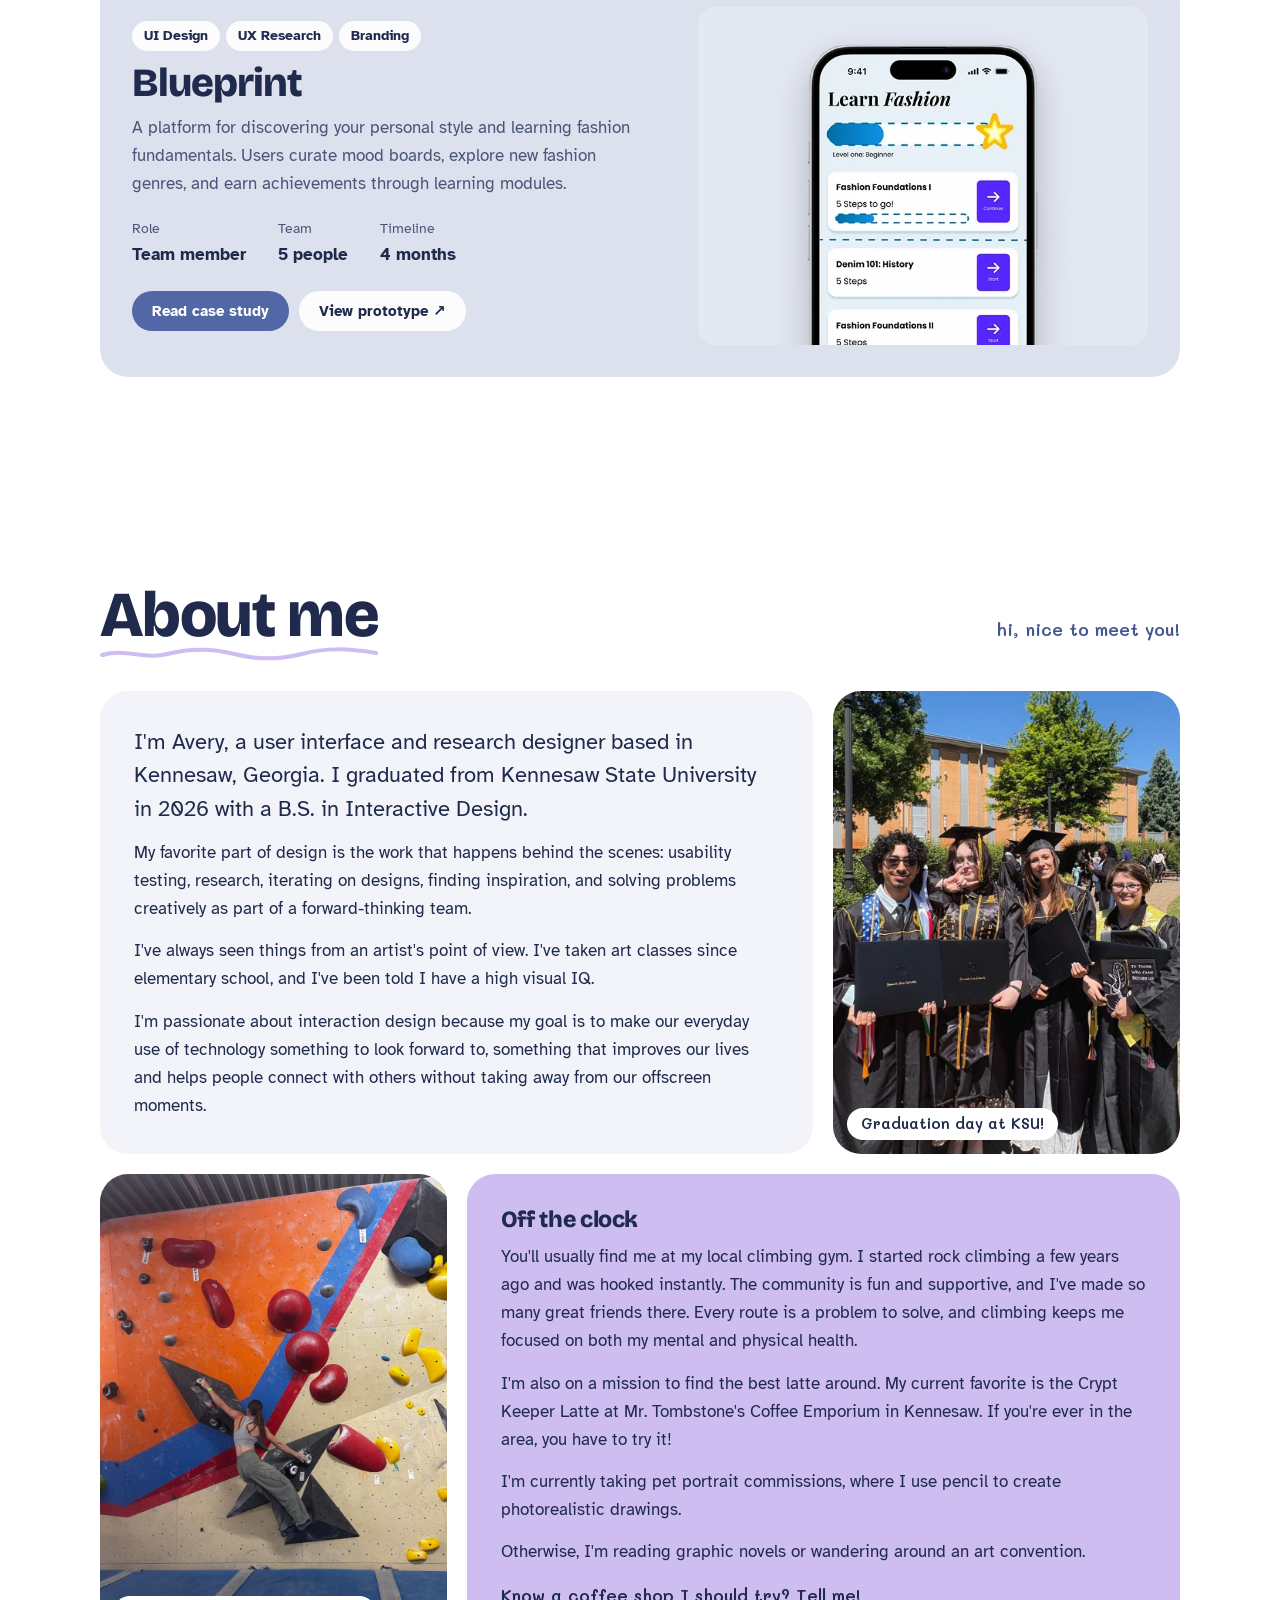
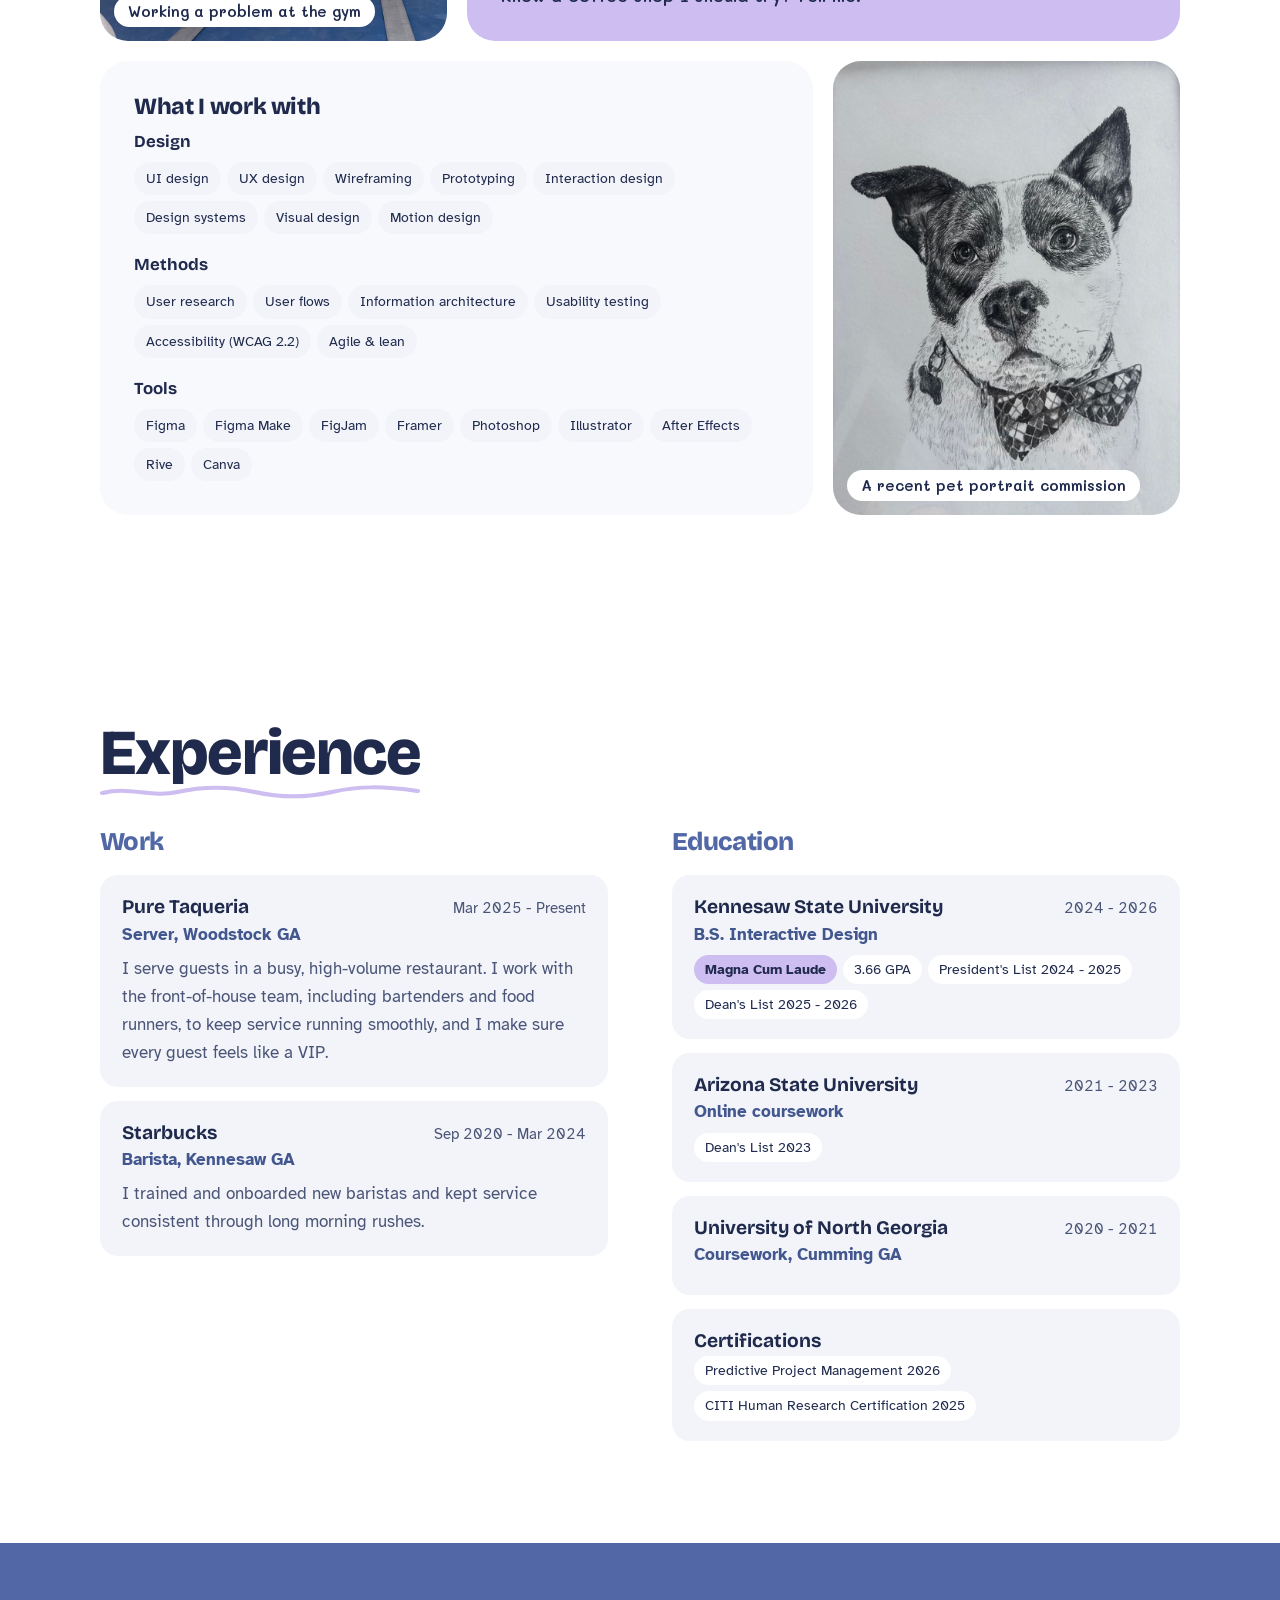
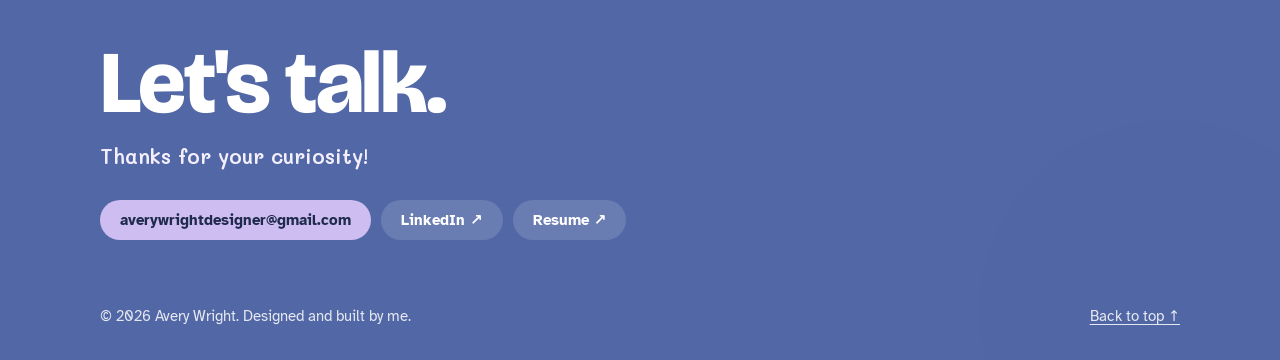
==== commit 7d2f877f: "Nessie: match Avery's edited copy, add competitive analysis, affinity map, and persona Co-Authored-B" ====
--- a/index.html
+++ b/index.html
@@ -25,7 +25,7 @@
   <link rel="preconnect" href="https://fonts.gstatic.com" crossorigin>
   <link href="https://fonts.googleapis.com/css2?family=Atkinson+Hyperlegible:ital,wght@0,400;0,700;1,400&family=Bricolage+Grotesque:opsz,wght@12..96,500;12..96,700;12..96,800&family=Mali:wght@500;600;700&display=swap" rel="stylesheet">
 
-  <link rel="stylesheet" href="styles.css?v=1020b">
+  <link rel="stylesheet" href="styles.css?v=1021a">
 </head>
 <body>
   <a class="skip" href="#work">Skip to work</a>
@@ -282,6 +282,6 @@
     </div>
   </footer>
 
-  <script src="main.js?v=1020b"></script>
+  <script src="main.js?v=1021a"></script>
 </body>
 </html>
--- a/styles.css
+++ b/styles.css
@@ -599,7 +599,7 @@
 .car-track li { flex-shrink: 0; text-align: center; }
 .car-track img { display: block; height: clamp(300px, 34vw, 400px); width: auto; border-radius: 26px; box-shadow: 0 10px 22px rgba(31, 42, 77, .16); background: #fff; }
 .car-track span { display: block; margin-top: 10px; font: 600 .9rem var(--f-hand); color: var(--text-2); }
-.carousel.paused .car-track, .car-view:hover .car-track, .carousel:focus-within .car-track { animation-play-state: paused; }
+.carousel.paused .car-track { animation-play-state: paused; }
 .car-toggle { margin-top: 12px; }
 @keyframes car-scroll { to { transform: translateX(-100%); } }
 @media (prefers-reduced-motion: reduce) {
@@ -677,3 +677,24 @@
 .slides .wrap { grid-template-columns: minmax(0, 1fr); }
 .slide { display: block; } .slide.split { display: grid; }
 .bn .s2.img.art img { max-height: 170px; } @media (max-width: 440px) { .bn .s2.img.art { grid-column: span 1; } }
+.slide .prose { max-width: 70ch; margin: 0 auto; }
+.slide .prose p + p { margin-top: 14px; }
+.slide .split .prose { margin: 0; }
+.slide > .split { align-items: start; }
+.pstep { list-style: none; counter-reset: ps; display: grid; gap: 14px; max-width: 900px; margin: 0 auto; }
+.pstep > li { counter-increment: ps; position: relative; background: var(--surface); border-radius: var(--r-md); padding: 22px 24px 22px 72px; }
+.pstep > li::before { content: counter(ps, decimal-leading-zero); position: absolute; left: 22px; top: 20px; font: 800 1.3rem var(--f-head); color: var(--headline); }
+.pstep h3 { font: 700 1.2rem var(--f-head); margin-bottom: 6px; letter-spacing: -.01em; }
+.pstep p { color: var(--text-2); max-width: 68ch; }
+.pstep p + p { margin-top: 10px; }
+.pstep .heard-built { margin-top: 14px; background: var(--bg); border-radius: var(--r-md); padding: 14px 18px; }
+.pfig { margin: 14px 0 0; }
+.pfig img { display: block; width: 100%; height: auto; border-radius: 12px; background: #fff; }
+.pfig.tall img { max-height: 560px; width: auto; max-width: 100%; margin: 0 auto; }
+.pfig figcaption { font: 600 .9rem var(--f-hand); color: var(--text-2); margin-top: 8px; }
+.persona-split { grid-template-columns: 1.2fr 1fr; align-items: start; }
+.persona-split .pfig { margin: 0; }
+.mini-head { font-weight: 700; color: var(--text) !important; margin-top: 14px; }
+.vision { margin-top: 12px; padding: 16px 20px; border-left: 4px solid var(--orb); background: var(--bg); border-radius: 0 var(--r-md) var(--r-md) 0; font-style: italic; color: var(--text); }
+.result-split { grid-template-columns: 1.2fr 1fr; }
+@media (max-width: 560px) { .pstep > li { padding: 56px 18px 18px; } .pstep > li::before { left: 18px; top: 18px; } }
